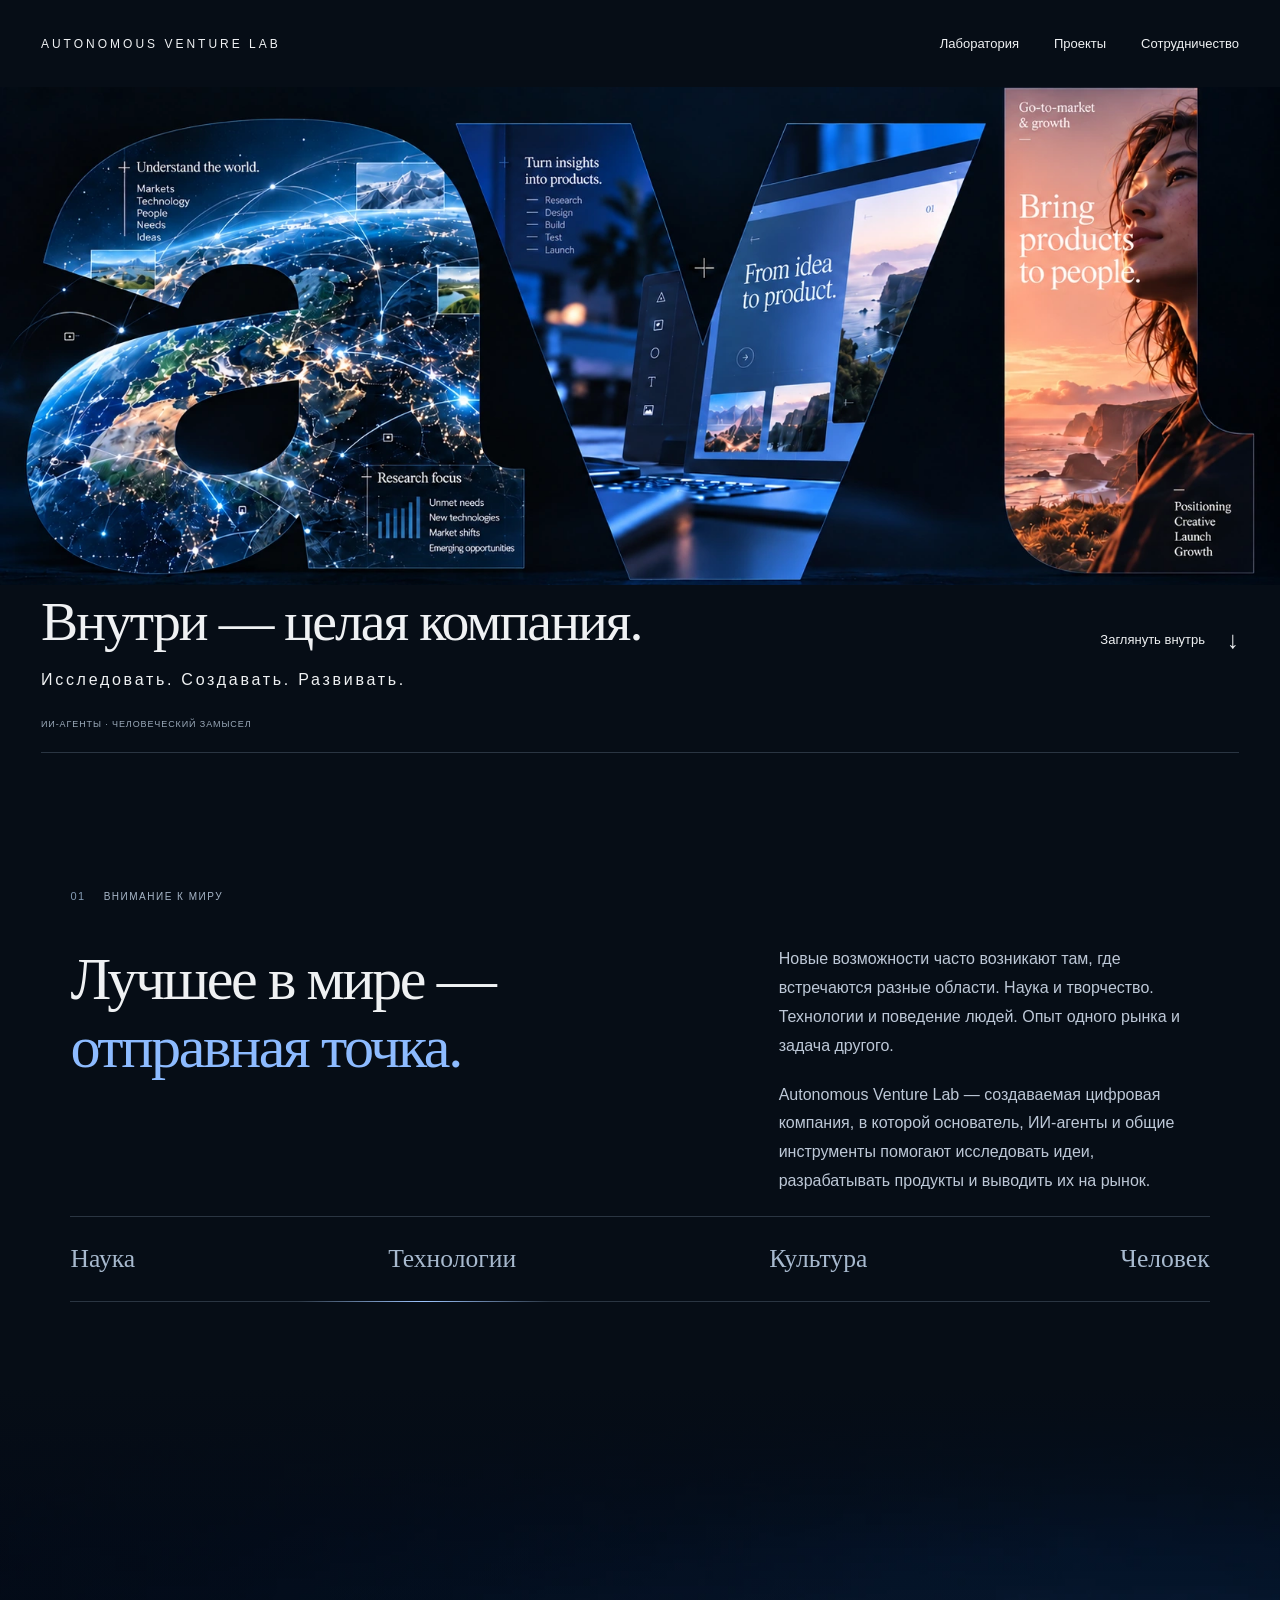
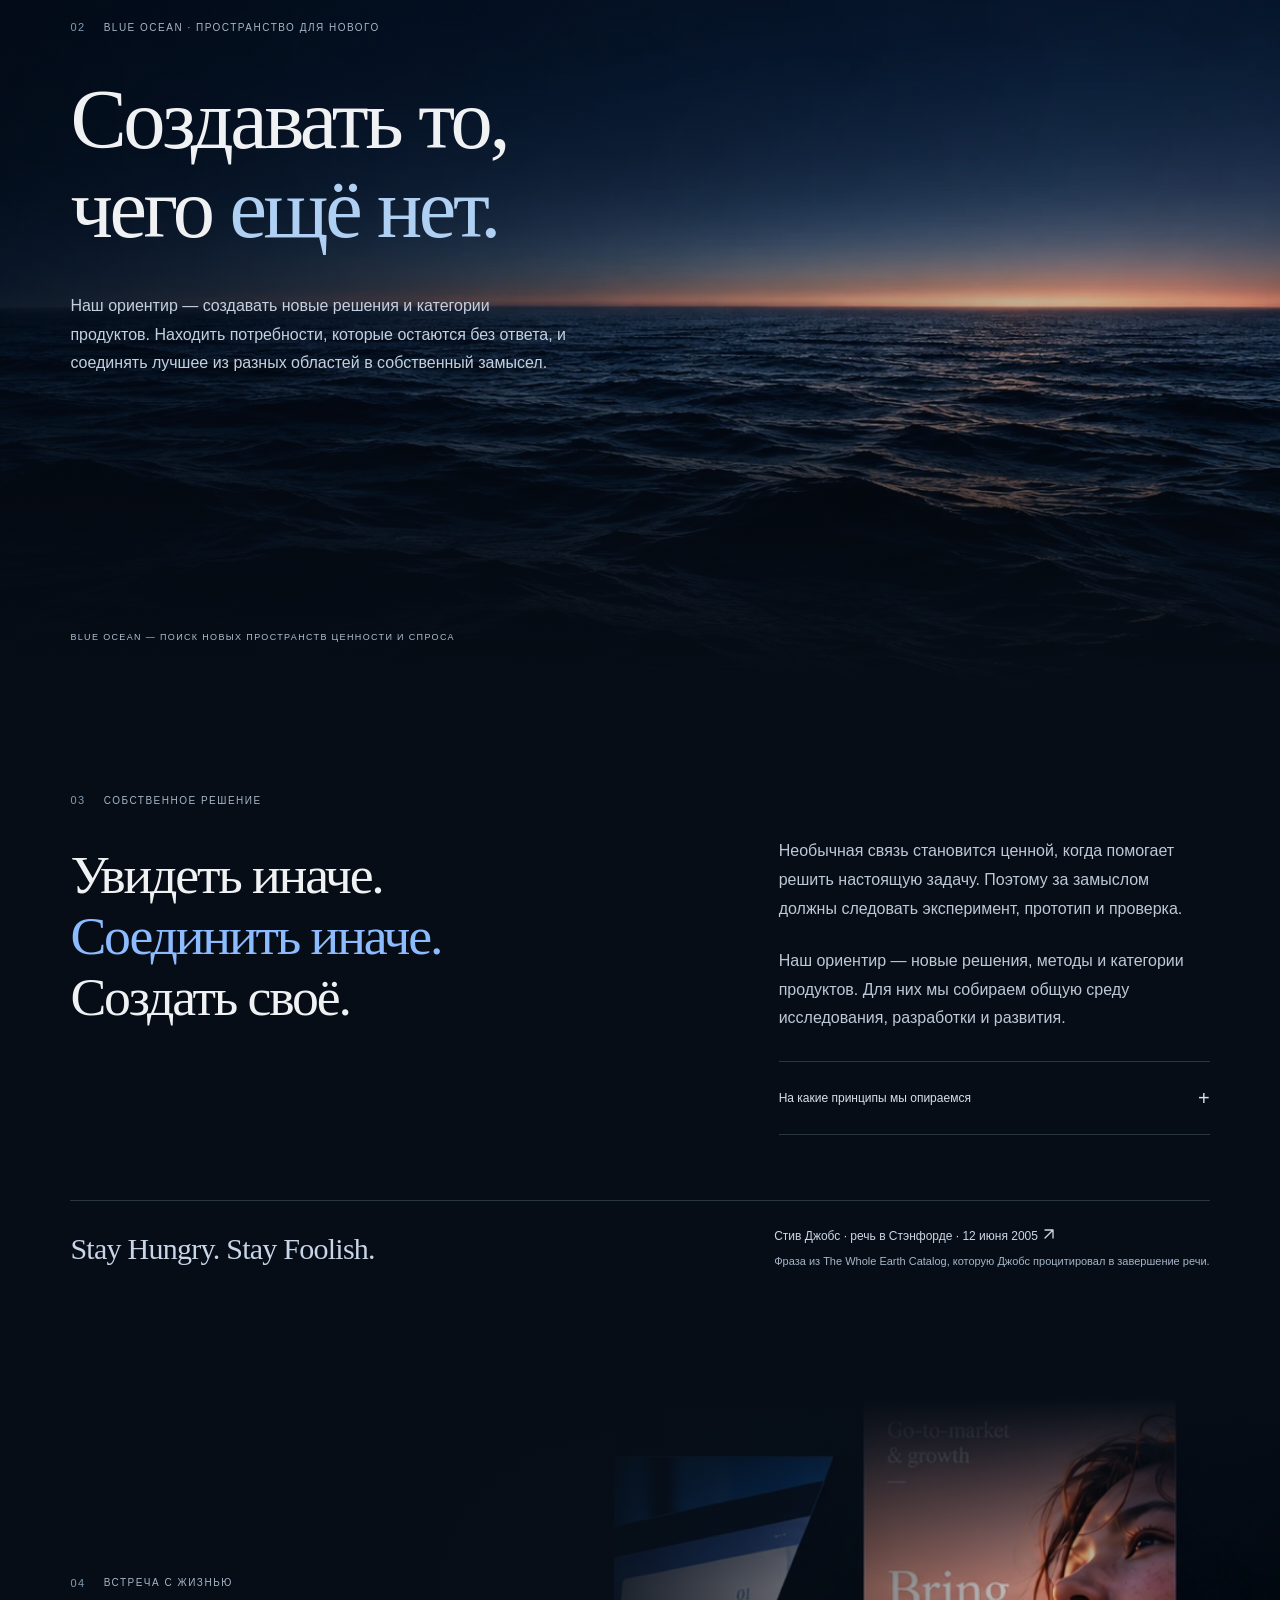
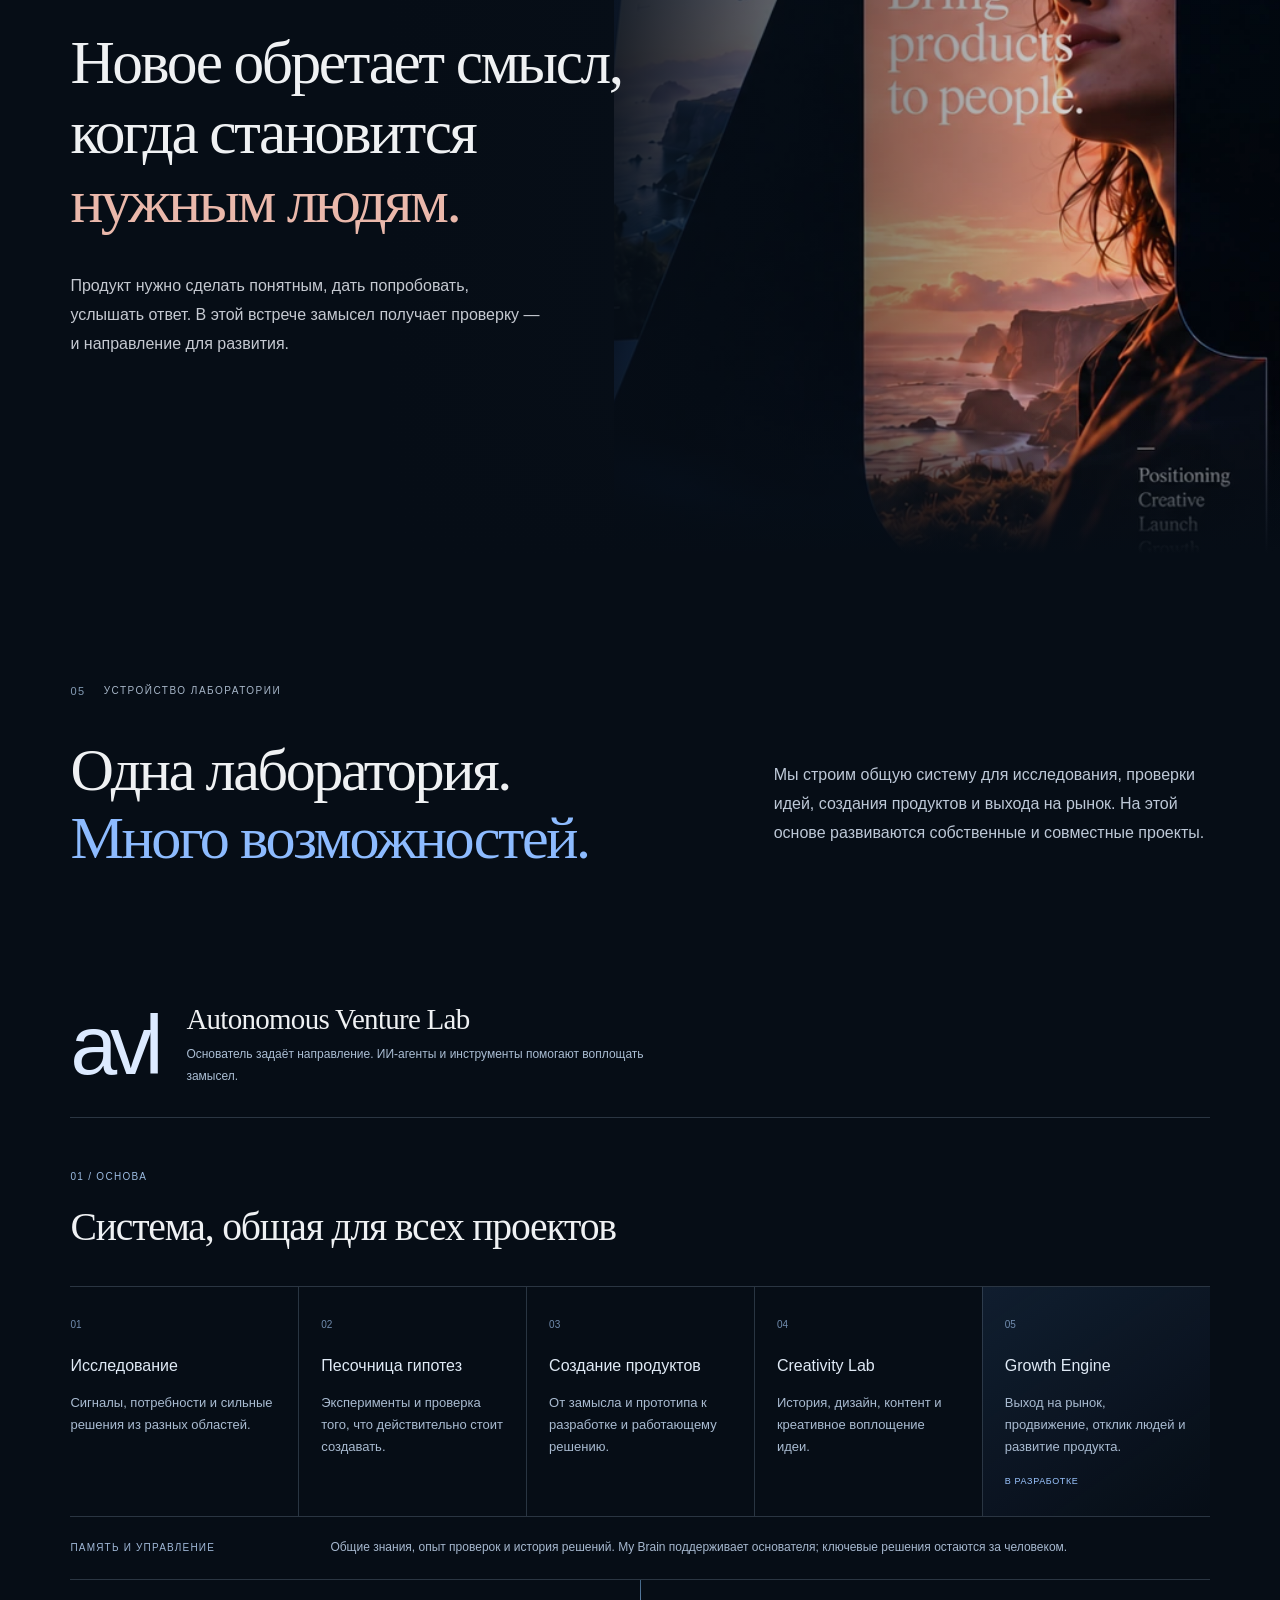
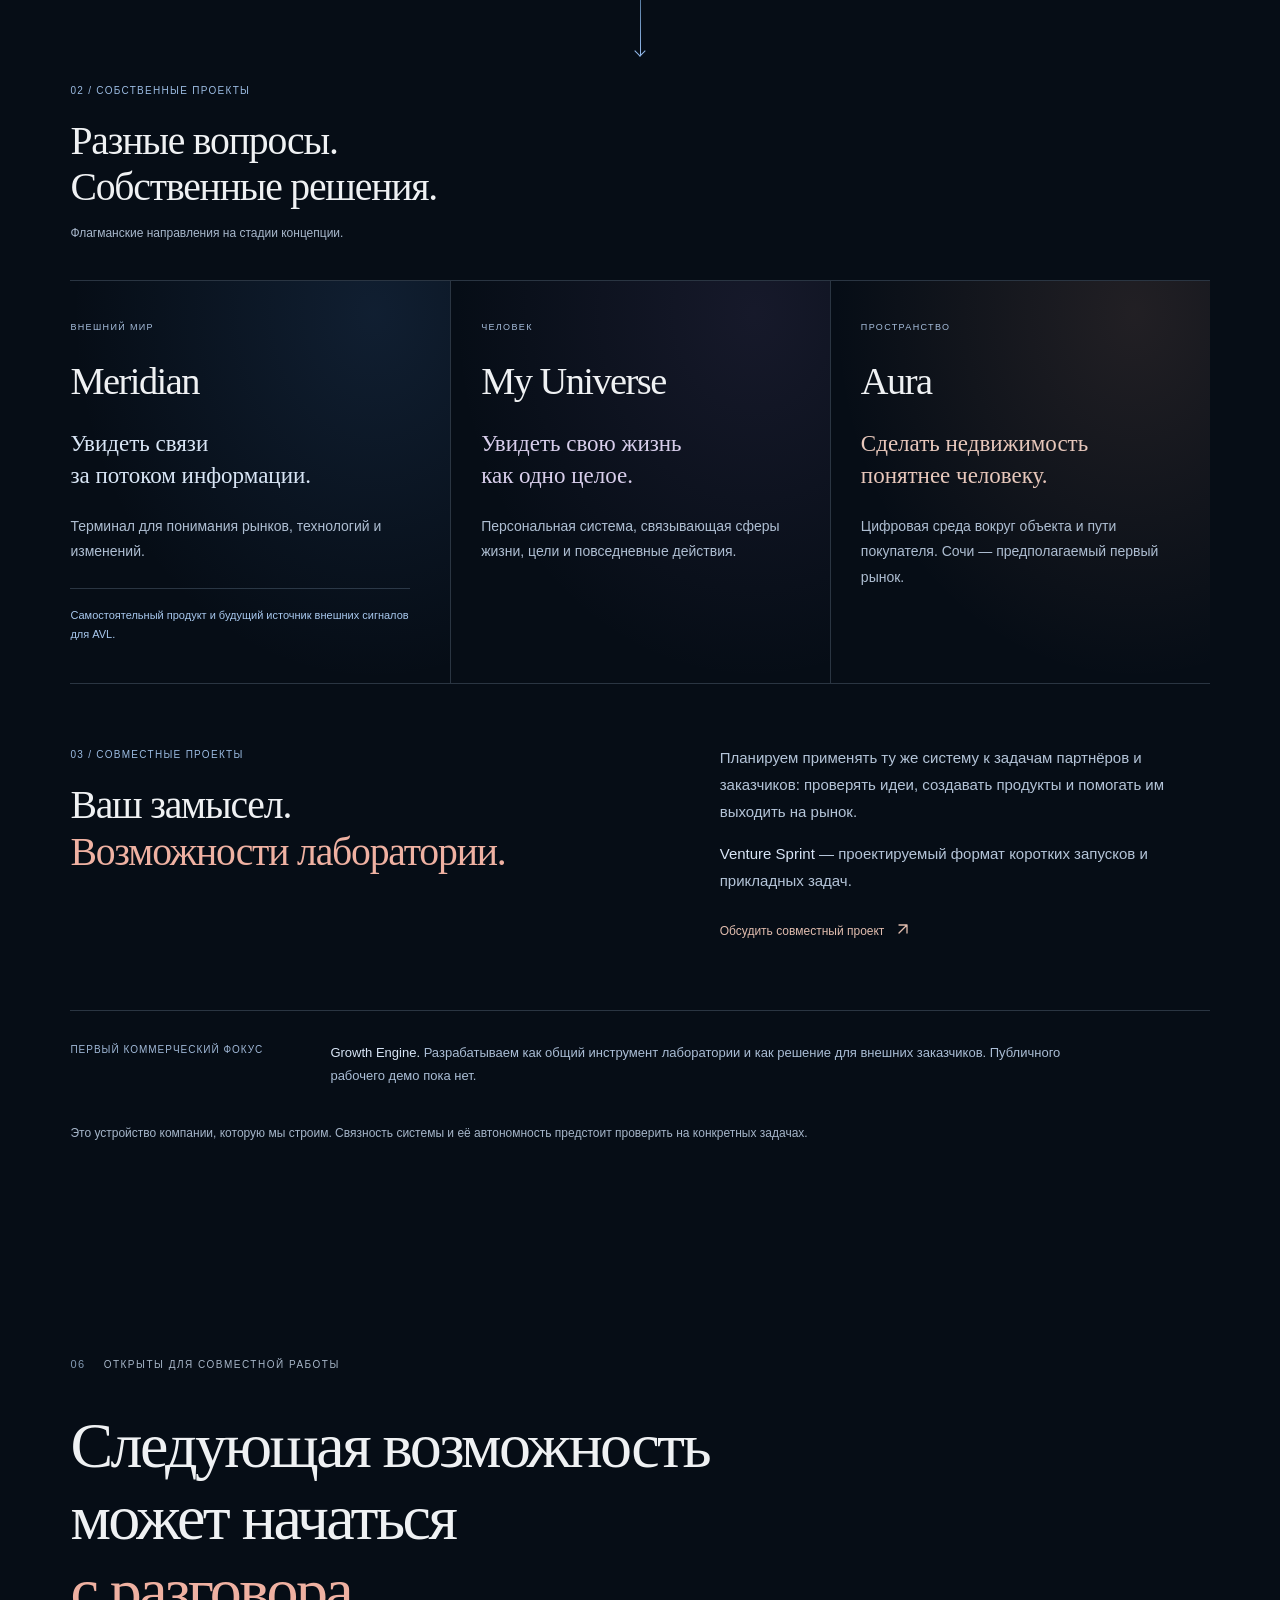
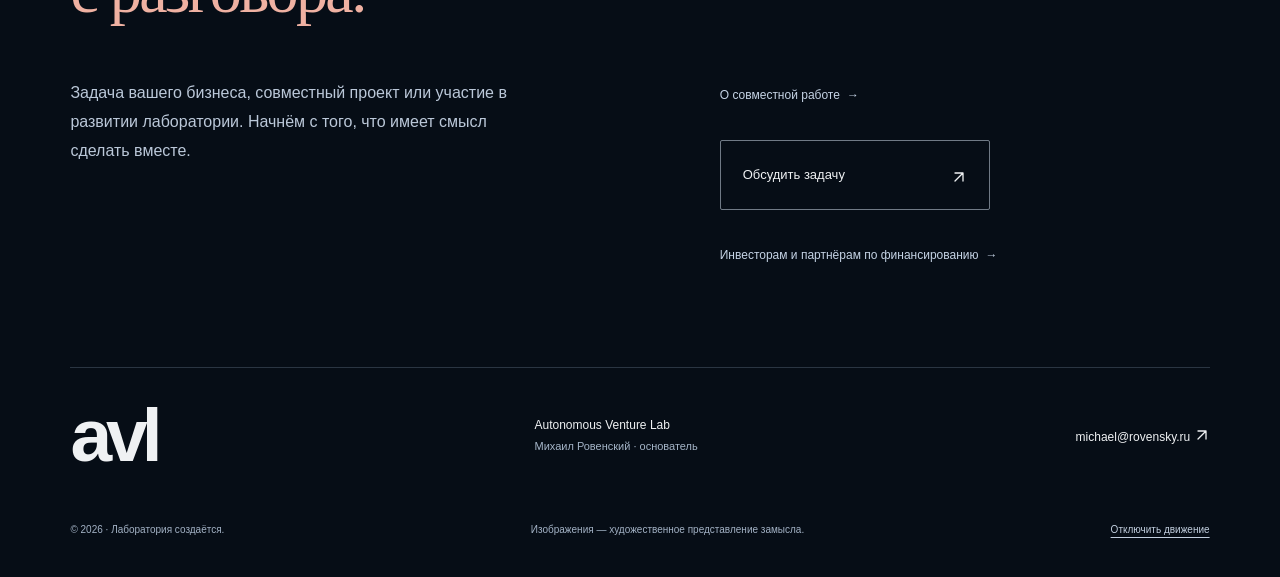
==== index.html @ fd641153 "Publish approved AVL website at rovensky.ru; preserve legacy pages and DNS" ====
<!doctype html><html lang="ru"><head>
<meta charset="utf-8">
<meta name="viewport" content="width=device-width,initial-scale=1">
<meta name="theme-color" content="#060d16">
<title>Autonomous Venture Lab — создаём цифровую компанию</title>
<meta name="description" content="Autonomous Venture Lab Михаила Ровенского: создаваемая цифровая компания для исследования идей, разработки продуктов и выхода на рынок. Проекты и сотрудничество.">
<meta name="robots" content="index, follow, max-image-preview:large">
<meta name="referrer" content="strict-origin-when-cross-origin">
<link rel="icon" href="/avl-assets/favicon.svg" type="image/svg+xml">
<link rel="stylesheet" href="/avl-assets/venture.css">
<script src="/avl-assets/venture.js" defer></script>
<link rel="canonical" href="https://rovensky.ru/">
<meta property="og:type" content="website">
<meta property="og:locale" content="ru_RU">
<meta property="og:site_name" content="Autonomous Venture Lab">
<meta property="og:title" content="Autonomous Venture Lab — создаём цифровую компанию">
<meta property="og:description" content="Autonomous Venture Lab Михаила Ровенского: создаваемая цифровая компания для исследования идей, разработки продуктов и выхода на рынок. Проекты и сотрудничество.">
<meta property="og:url" content="https://rovensky.ru/">
<meta property="og:image" content="https://rovensky.ru/avl-assets/avl-share.jpg">
<meta property="og:image:width" content="1672">
<meta property="og:image:height" content="941">
<meta property="og:image:alt" content="AVL: исследование мира, создание продуктов и выход на рынок">
<meta name="twitter:card" content="summary_large_image">
<meta name="twitter:title" content="Autonomous Venture Lab — создаём цифровую компанию">
<meta name="twitter:description" content="Autonomous Venture Lab Михаила Ровенского: создаваемая цифровая компания для исследования идей, разработки продуктов и выхода на рынок. Проекты и сотрудничество.">
<meta name="twitter:image" content="https://rovensky.ru/avl-assets/avl-share.jpg">
<script type="application/ld+json">{"@context":"https://schema.org","@graph":[{"@type":"Organization","@id":"https://rovensky.ru/#organization","name":"Autonomous Venture Lab","alternateName":"AVL","url":"https://rovensky.ru/","description":"Создаваемая цифровая компания для исследования идей, разработки продуктов и выхода на рынок.","founder":{"@type":"Person","name":"Михаил Ровенский"},"email":"michael@rovensky.ru"},{"@type":"WebSite","@id":"https://rovensky.ru/#website","url":"https://rovensky.ru/","name":"Autonomous Venture Lab","inLanguage":"ru","publisher":{"@id":"https://rovensky.ru/#organization"}},{"@type":"WebPage","@id":"https://rovensky.ru/#page","url":"https://rovensky.ru/","name":"Autonomous Venture Lab — создаём цифровую компанию","description":"Autonomous Venture Lab Михаила Ровенского: создаваемая цифровая компания для исследования идей, разработки продуктов и выхода на рынок. Проекты и сотрудничество.","inLanguage":"ru","isPartOf":{"@id":"https://rovensky.ru/#website"}}]}</script>
<link rel="preload" as="image" href="/avl-assets/v7/avl-hero.webp">
</head><body><a class="skip" href="#main">К содержанию</a><header class="mast"><a class="wordmark" href="/" aria-label="Autonomous Venture Lab, главная">AUTONOMOUS VENTURE LAB</a><nav aria-label="Навигация"><a href="/#inside">Лаборатория</a><a href="/#projects">Проекты</a><a href="/#together">Сотрудничество</a></nav></header><main id="main"><section class="hero" aria-labelledby="hero-title"><div class="hero-art"><img src="/avl-assets/v7/avl-hero.webp" width="1672" height="941" alt="Крупные буквы AVL: внешний мир, создание цифровых продуктов и человеческие возможности внутри одного образа." fetchpriority="high"></div><div class="hero-copy wrap"><div><h1 id="hero-title">Внутри — целая компания.</h1><p>Исследовать. Создавать. Развивать.</p></div><a class="enter" href="#idea">Заглянуть внутрь <span aria-hidden="true">↓</span></a></div><div class="hero-note wrap"><span>ИИ-АГЕНТЫ · ЧЕЛОВЕЧЕСКИЙ ЗАМЫСЕЛ</span></div></section>
<section id="idea" class="opening wrap"><div class="section-label"><span>01</span> ВНИМАНИЕ К МИРУ</div><h2 data-reveal>Лучшее в мире —<br><em>отправная точка.</em></h2><div class="opening-copy" data-reveal><p>Новые возможности часто возникают там, где встречаются разные области. Наука и творчество. Технологии и поведение людей. Опыт одного рынка и задача другого.</p><p>Autonomous Venture Lab — создаваемая цифровая компания, в которой основатель, ИИ-агенты и общие инструменты помогают исследовать идеи, разрабатывать продукты и выводить их на рынок.</p></div><div class="source-line" aria-label="Области, которые соединяет исследовательский подход AVL"><span>Наука</span><span>Технологии</span><span>Культура</span><span>Человек</span></div></section>
<section class="horizon-scene" aria-labelledby="question-title"><img class="horizon-image" src="/avl-assets/v4/horizon.webp" alt="Открытый тёмно-синий горизонт: художественный образ пространства для новых возможностей." width="1672" height="941" loading="lazy" decoding="async"><div class="horizon-shade"></div><div class="horizon-copy wrap"><div class="section-label"><span>02</span> BLUE OCEAN · ПРОСТРАНСТВО ДЛЯ НОВОГО</div><h2 id="question-title" data-reveal>Создавать то,<br>чего <em>ещё нет.</em></h2><p data-reveal>Наш ориентир — создавать новые решения и категории продуктов. Находить потребности, которые остаются без ответа, и соединять лучшее из разных областей в собственный замысел.</p></div><span class="horizon-foot">BLUE OCEAN — ПОИСК НОВЫХ ПРОСТРАНСТВ ЦЕННОСТИ И СПРОСА</span></section>
<section class="synthesis wrap"><div class="section-label"><span>03</span> СОБСТВЕННОЕ РЕШЕНИЕ</div><div class="synthesis-grid"><h2 data-reveal>Увидеть иначе.<br><em>Соединить иначе.</em><br>Создать своё.</h2><div class="synthesis-copy" data-reveal><p>Необычная связь становится ценной, когда помогает решить настоящую задачу. Поэтому за замыслом должны следовать эксперимент, прототип и проверка.</p><p>Наш ориентир — новые решения, методы и категории продуктов. Для них мы собираем общую среду исследования, разработки и развития.</p><details class="principles"><summary>На какие принципы мы опираемся <span aria-hidden="true">+</span></summary><div><p><strong>Первые принципы.</strong> Разбирать задачу до существенного и проверять привычные допущения.</p><p><strong>Blue Ocean.</strong> Искать новые пространства ценности и спроса.</p><p><strong>Синтез и внимание.</strong> Соединять сильное из разных областей, убирать то, что не помогает замыслу.</p></div></details></div></div><aside class="epigraph"><p lang="en">Stay Hungry. Stay Foolish.</p><div><a href="https://news.stanford.edu/stories/2005/06/youve-got-find-love-jobs-says" target="_blank" rel="noopener noreferrer">Стив Джобс · речь в Стэнфорде · 12 июня 2005 <svg class="icon-arrow" width="16" height="16" viewBox="0 0 16 16" fill="none" aria-hidden="true" focusable="false"><path d="M4 12 12 4M4 4h8v8" stroke="currentColor" stroke-width="1.3" stroke-linecap="round" stroke-linejoin="round"/></svg></a><span>Фраза из The Whole Earth Catalog, которую Джобс процитировал в завершение речи.</span></div></aside></section>
<section class="human-bridge"><div class="bridge-art" aria-hidden="true"><img src="/avl-assets/v7/avl-hero.webp" width="1672" height="941" loading="lazy" decoding="async" alt=""></div><div class="bridge-shade"></div><div class="wrap bridge-copy"><div class="section-label"><span>04</span> ВСТРЕЧА С ЖИЗНЬЮ</div><h2 data-reveal>Новое обретает смысл,<br>когда становится<br><em>нужным людям.</em></h2><p data-reveal>Продукт нужно сделать понятным, дать попробовать, услышать ответ. В этой встрече замысел получает проверку — и направление для развития.</p></div></section>
<section class="inside company-map wrap" id="inside" aria-labelledby="company-title">
<div class="section-label"><span>05</span> УСТРОЙСТВО ЛАБОРАТОРИИ</div>
<div class="company-heading"><h2 id="company-title" data-reveal>Одна лаборатория.<br><em>Много возможностей.</em></h2><p>Мы строим общую систему для исследования, проверки идей, создания продуктов и выхода на рынок. На этой основе развиваются собственные и совместные проекты.</p></div>
<div class="company-root"><span class="company-monogram" aria-hidden="true">avl</span><div><h3>Autonomous Venture Lab</h3><p>Основатель задаёт направление. ИИ-агенты и инструменты помогают воплощать замысел.</p></div></div>
<div class="system-layer"><div class="layer-heading"><span class="layer-index">01 / ОСНОВА</span><h3>Система, общая для всех проектов</h3></div>
<div class="capabilities">
<article><span class="cap-number">01</span><h4>Исследование</h4><p>Сигналы, потребности и сильные решения из разных областей.</p></article>
<article><span class="cap-number">02</span><h4>Песочница гипотез</h4><p>Эксперименты и проверка того, что действительно стоит создавать.</p></article>
<article><span class="cap-number">03</span><h4>Создание продуктов</h4><p>От замысла и прототипа к разработке и работающему решению.</p></article>
<article><span class="cap-number">04</span><h4>Creativity Lab</h4><p>История, дизайн, контент и креативное воплощение идеи.</p></article>
<article class="growth-cap"><span class="cap-number">05</span><h4>Growth Engine</h4><p>Выход на рынок, продвижение, отклик людей и развитие продукта.</p><span class="cap-status">В РАЗРАБОТКЕ</span></article>
</div>
<div class="shared-memory"><span>ПАМЯТЬ И УПРАВЛЕНИЕ</span><p>Общие знания, опыт проверок и история решений. My Brain поддерживает основателя; ключевые решения остаются за человеком.</p></div></div>
<div class="map-connection" aria-hidden="true"><span></span></div>
<div id="projects" class="portfolio-layer"><div class="layer-heading"><span class="layer-index">02 / СОБСТВЕННЫЕ ПРОЕКТЫ</span><h3>Разные вопросы.<br>Собственные решения.</h3><p>Флагманские направления на стадии концепции.</p></div>
<div class="venture-columns">
<article class="venture meridian"><span class="venture-domain">ВНЕШНИЙ МИР</span><h4>Meridian</h4><p class="venture-question">Увидеть связи<br>за потоком информации.</p><p>Терминал для понимания рынков, технологий и изменений.</p><div class="venture-role">Самостоятельный продукт и будущий источник внешних сигналов для AVL.</div></article>
<article class="venture universe"><span class="venture-domain">ЧЕЛОВЕК</span><h4>My Universe</h4><p class="venture-question">Увидеть свою жизнь<br>как одно целое.</p><p>Персональная система, связывающая сферы жизни, цели и повседневные действия.</p></article>
<article class="venture aura"><span class="venture-domain">ПРОСТРАНСТВО</span><h4>Aura</h4><p class="venture-question">Сделать недвижимость<br>понятнее человеку.</p><p>Цифровая среда вокруг объекта и пути покупателя. Сочи — предполагаемый первый рынок.</p></article>
</div></div>
<div class="partner-layer"><div class="layer-heading"><span class="layer-index">03 / СОВМЕСТНЫЕ ПРОЕКТЫ</span><h3>Ваш замысел.<br><em>Возможности лаборатории.</em></h3></div><div class="partner-copy"><p>Планируем применять ту же систему к задачам партнёров и заказчиков: проверять идеи, создавать продукты и помогать им выходить на рынок.</p><p><strong>Venture Sprint</strong> — проектируемый формат коротких запусков и прикладных задач.</p><a class="text-link" href="#together">Обсудить совместный проект <span aria-hidden="true"><svg class="icon-arrow" width="16" height="16" viewBox="0 0 16 16" fill="none" aria-hidden="true" focusable="false"><path d="M4 12 12 4M4 4h8v8" stroke="currentColor" stroke-width="1.3" stroke-linecap="round" stroke-linejoin="round"/></svg></span></a></div></div>
<div class="commercial-note"><span>ПЕРВЫЙ КОММЕРЧЕСКИЙ ФОКУС</span><p><strong>Growth Engine.</strong> Разрабатываем как общий инструмент лаборатории и как решение для внешних заказчиков. Публичного рабочего демо пока нет.</p></div>
<p class="inside-caution">Это устройство компании, которую мы строим. Связность системы и её автономность предстоит проверить на конкретных задачах.</p>
</section>
<section class="invitation wrap" id="together"><div class="section-label"><span>06</span> ОТКРЫТЫ ДЛЯ СОВМЕСТНОЙ РАБОТЫ</div><h2 data-reveal>Следующая возможность<br>может начаться<br><em>с разговора.</em></h2><div class="invitation-bottom"><p>Задача вашего бизнеса, совместный проект или участие в развитии лаборатории. Начнём с того, что имеет смысл сделать вместе.</p><div class="contact-actions"><a class="text-link" href="/cooperation.html">О совместной работе <span aria-hidden="true">→</span></a><a class="primary-link" href="mailto:michael@rovensky.ru?subject=AVL%20%E2%80%94%20%D1%81%D0%BE%D0%B2%D0%BC%D0%B5%D1%81%D1%82%D0%BD%D0%B0%D1%8F%20%D0%B7%D0%B0%D0%B4%D0%B0%D1%87%D0%B0">Обсудить задачу <span aria-hidden="true"><svg class="icon-arrow" width="16" height="16" viewBox="0 0 16 16" fill="none" aria-hidden="true" focusable="false"><path d="M4 12 12 4M4 4h8v8" stroke="currentColor" stroke-width="1.3" stroke-linecap="round" stroke-linejoin="round"/></svg></span></a><a class="text-link" href="/investors.html">Инвесторам и партнёрам по финансированию <span aria-hidden="true">→</span></a></div></div></section></main><footer class="wrap"><div class="footer-top"><a class="footer-logo" href="/">avl</a><p>Autonomous Venture Lab<br><span>Михаил Ровенский · основатель</span></p><a href="mailto:michael@rovensky.ru">michael@rovensky.ru <svg class="icon-arrow" width="16" height="16" viewBox="0 0 16 16" fill="none" aria-hidden="true" focusable="false"><path d="M4 12 12 4M4 4h8v8" stroke="currentColor" stroke-width="1.3" stroke-linecap="round" stroke-linejoin="round"/></svg></a></div><div class="footer-bottom"><span>© 2026 · Лаборатория создаётся.</span><span>Изображения — художественное представление замысла.</span><button type="button" class="motion-toggle">Отключить движение</button></div></footer></body></html>
---- avl-assets/venture.css ----
:root{--bg:#060d16;--paper:#eff1f3;--muted:#a0afc0;--blue:#8dbbff;--coral:#efb1a2;--line:rgba(170,194,223,.22)}*{box-sizing:border-box}html{scroll-behavior:smooth;scroll-padding-top:35px}body{margin:0;background:var(--bg);color:var(--paper);font-family:Arial,Helvetica,sans-serif;font-weight:400;-webkit-font-smoothing:antialiased}a{color:inherit;text-decoration:none}button{font:inherit;color:inherit;cursor:pointer}button,a,summary{-webkit-tap-highlight-color:transparent}a:focus-visible,button:focus-visible,summary:focus-visible,[tabindex="0"]:focus-visible{outline:2px solid #99c6ff;outline-offset:7px}::selection{background:#3f5c83;color:white}img{display:block;max-width:100%}.wrap{width:min(1400px,89%);margin-inline:auto}.skip{position:absolute;top:-150px;left:15px;z-index:10;padding:18px;background:#f1f3f5;color:#060d16}.skip:focus{top:10px}.mast{width:93.6%;max-width:1810px;margin-inline:auto;display:flex;justify-content:space-between;align-items:center;min-height:87px;gap:30px}.wordmark{font-size:12px;letter-spacing:.25em;white-space:nowrap}.mast nav{display:flex;gap:35px;font-size:13px}.mast a{transition:color .2s}.mast a:hover{color:var(--blue)}.hero{max-width:1920px;margin:auto;overflow:hidden}.hero-art{width:100%;aspect-ratio:1672/650;position:relative;overflow:hidden}.hero-art img{position:absolute;left:0;top:-16.154%;width:100%;max-width:none;height:auto}.hero-copy{display:flex;gap:35px;justify-content:space-between;align-items:center;width:93.6%}.hero h1{font-family:Georgia,'Times New Roman',serif;font-weight:400;letter-spacing:-.035em;font-size:clamp(35px,4.35vw,78px);line-height:1.12;margin:5px 0 14px}.hero-copy p{font-size:clamp(12px,1.25vw,20px);letter-spacing:.17em;margin:0}.enter{display:flex;gap:22px;font-size:13px;align-items:center;white-space:nowrap}.enter span{font-size:24px}.enter:hover span{transform:translateY(4px)}.hero-note{display:flex;justify-content:space-between;width:93.6%;margin-top:24px;font-size:9px;letter-spacing:.1em;color:#9baaba;padding-bottom:23px;border-bottom:1px solid var(--line)}.section-label{display:flex;gap:18px;align-items:center;font-size:10px;letter-spacing:.15em;line-height:1.6;color:#a7b6c8}.section-label>span{font-variant-numeric:tabular-nums;color:#849bb4;font-size:11px}h2{font-family:Georgia,'Times New Roman',serif;font-size:clamp(39px,4.7vw,77px);font-weight:400;line-height:1.13;letter-spacing:-.04em;margin:36px 0}h2 em,h3 em,h1 em{font-weight:400;font-style:normal;color:var(--blue)}p{line-height:1.8} .opening{padding-top:135px;padding-bottom:85px;display:grid;grid-template-columns:1.3fr 1fr;column-gap:13%}.opening>.section-label{grid-column:1/-1}.opening h2{margin:40px 0 55px}.opening-copy{padding-top:40px;font-size:16px;color:#bdc8d7}.opening-copy p{margin-top:0;margin-bottom:20px}.source-line{grid-column:1/-1;display:flex;justify-content:space-between;padding:27px 0;border-block:1px solid var(--line);font-family:Georgia,serif;font-size:clamp(20px,2vw,30px);color:#a7b9ce;position:relative}.source-line:after{content:'';height:1px;width:22%;background:linear-gradient(90deg,transparent,#9dc5ff,transparent);position:absolute;left:20%;bottom:-1px}.horizon-scene{position:relative;min-height:840px;min-height:100svh;isolation:isolate;background:#071522;display:flex;align-items:center;overflow:hidden}.horizon-image{position:absolute;inset:0;width:100%;height:100%;object-fit:cover;z-index:-3}.horizon-shade{position:absolute;inset:0;z-index:-2;background:linear-gradient(180deg,#060d16 0%,rgba(6,13,22,.35) 18%,rgba(6,13,22,.2) 60%,#060d16 100%),linear-gradient(90deg,rgba(3,11,23,.45),transparent 85%)}.horizon-copy{padding-top:80px;padding-bottom:140px}.horizon-copy h2{font-size:clamp(48px,6.6vw,105px);line-height:1.06;max-width:1000px;margin-top:38px}.horizon-copy h2 em{color:#b0d0f3}.horizon-copy p{max-width:500px;font-size:16px;color:#c4d0df;margin-top:38px}.horizon-foot{position:absolute;bottom:45px;left:5.5%;font-size:9px;letter-spacing:.15em;color:#aebed1}.synthesis{padding-block:105px 125px}.synthesis-grid{display:grid;grid-template-columns:1.3fr 1fr;column-gap:13%}.synthesis h2{font-size:clamp(40px,4.2vw,70px);margin-bottom:0}.synthesis-copy{font-size:16px;color:#bdc8d7;padding-top:28px}.synthesis-copy p{margin-top:0;margin-bottom:23px}.principles{margin-top:28px;border-block:1px solid var(--line)}summary{list-style:none;cursor:pointer}summary::-webkit-details-marker{display:none}.principles summary{padding:20px 0;display:flex;justify-content:space-between;align-items:center;gap:16px;font-size:12px;color:#d7e1ec;line-height:1.6}.principles summary span{font-size:20px;transition:transform .2s}.principles[open] summary span{transform:rotate(45deg)}.principles>div{padding-bottom:3px}.principles p{font-size:13px;line-height:1.75}.principles strong{font-weight:400;color:#e5edf5}.human-bridge{position:relative;isolation:isolate;overflow:hidden;min-height:700px;min-height:84svh;display:flex;align-items:center;background:#111823}.bridge-art{position:absolute;right:0;top:0;width:52%;height:100%;z-index:-3;overflow:hidden}.bridge-art img{position:absolute;max-width:none;width:auto;height:154%;top:-17%;right:-4.3%}.bridge-shade{position:absolute;inset:0;z-index:-2;background:linear-gradient(90deg,#060d16 0%,#060d16 30%,rgba(6,13,22,.93) 47%,rgba(6,13,22,.12) 86%),linear-gradient(180deg,#060d16 0%,transparent 25%,transparent 80%,#060d16 100%)}.bridge-copy{padding-block:100px}.bridge-copy h2{font-size:clamp(44px,4.8vw,79px);max-width:940px}.bridge-copy h2 em{color:#eab8ab}.bridge-copy p{font-size:16px;max-width:475px;color:#c5c9d1}.inside{padding-block:130px}.inside-grid{display:grid;grid-template-columns:1fr 1fr;column-gap:14%;margin-top:15px}.inside-intro{max-width:470px;font-size:16px;color:#bbc8d9}.inside-detail{padding-top:30px}.small-note{font-size:12px;color:#a5b5c9;line-height:1.8}.inside-detail details{border-bottom:1px solid var(--line)}.inside-detail summary{display:flex;justify-content:space-between;gap:20px;padding:24px 0;font-size:17px;line-height:1.5}.inside-detail summary>span{font-size:11px;color:#8da3bf}.inside-detail details p{font-size:14px;color:#b4c2d4;margin:0 0 24px}.inside-caution{font-size:12px;color:#a5b5c9;line-height:1.8;margin-top:24px}.projects{background:linear-gradient(180deg,#091422,#0a1420 65%,#111722);padding-block:80px 65px;border-block:1px solid rgba(166,186,211,.1)}.projects h2{font-size:clamp(37px,4.25vw,70px)}.project-focus{position:relative;min-height:495px;margin-top:45px;border-top:1px solid var(--line);border-bottom:1px solid var(--line);overflow:hidden}.project-tabs{position:relative;z-index:2;display:flex;gap:38px;align-items:center;padding:22px 0}.project-tabs button{font-size:14px;border:0;border-bottom:1px solid transparent;background:none;padding:5px 0 12px;color:#a6b6ca;transition:color .2s,border .2s}.project-tabs button[aria-selected="true"]{color:white;border-bottom-color:#a2c6fa}.project-tabs button:hover{color:white}.project-focus article{position:relative;z-index:1;padding-block:30px 45px;max-width:790px;outline-offset:-2px}.status{font-size:10px;letter-spacing:.08em;line-height:1.7;color:#c4d6ed;display:inline-block}.project-focus h3{font-family:Georgia,serif;font-weight:400;font-size:clamp(34px,3.8vw,60px);line-height:1.12;letter-spacing:-.035em;margin:22px 0}.project-focus article p{max-width:570px;font-size:15px;color:#b7c6d9}.focus-orbit{position:absolute;right:-9%;top:70px;width:500px;aspect-ratio:1;opacity:.35;pointer-events:none;mask-image:linear-gradient(90deg,transparent,#000 50%)}.focus-orbit span{position:absolute;inset:12%;border-radius:50%;background:radial-gradient(circle at 78% 30%,#5c8bb4 0%,#173856 32%,#061323 58%);box-shadow:inset -5px 3px 15px #649dc1,0 0 65px #18354f}.focus-orbit i{position:absolute;inset:3%;border:1px solid #4d789d;border-radius:50%;transform:rotate(-24deg) scaleY(.45)}.focus-orbit b{position:absolute;inset:20%;border-radius:50%;border:1px solid rgba(95,141,177,.3);transform:scaleY(.6)}.project-focus[data-selected="universe"] .focus-orbit{filter:hue-rotate(38deg)}.project-focus[data-selected="aura"] .focus-orbit{filter:hue-rotate(150deg)}.first-step{display:grid;grid-template-columns:1fr 1fr;gap:14%;padding-top:55px}.first-step h3{font-family:Georgia,serif;font-size:40px;font-weight:400;letter-spacing:-.035em;margin:20px 0}.first-step>div>p{font-size:15px;color:#c0ccdb;margin-top:0}.first-step>div>p.small-note{font-size:12px;color:#a7b7ca}.sprint-note{font-size:12px;color:#a7b7ca;padding-top:22px;max-width:750px}.sprint-note strong{font-weight:400;color:#d9e3f0}.invitation{padding-block:130px 90px}.invitation h2{font-size:clamp(43px,5vw,82px)}.invitation h2 em{color:var(--coral)}.invitation-bottom{display:grid;grid-template-columns:1fr 1fr;gap:14%;align-items:start}.invitation-bottom>p{font-size:16px;max-width:440px;color:#bbc8d9}.contact-actions{display:flex;flex-direction:column;align-items:flex-start;gap:23px;padding-top:10px}.primary-link{display:inline-flex;align-items:center;justify-content:space-between;gap:50px;min-width:270px;border:1px solid rgba(199,211,226,.55);padding:19px 22px;font-size:13px;line-height:1.5;border-radius:2px;transition:background .2s,color .2s}.primary-link:hover{background:#dbe5f1;color:#0a1420}.primary-link>span{font-size:20px}.text-link{font-size:12px;line-height:1.7;color:#c5d3e5}.text-link span{margin-left:7px}.text-link:hover{text-decoration:underline;text-underline-offset:5px}footer{padding-top:30px;padding-bottom:25px;border-top:1px solid var(--line)}.footer-top{display:flex;justify-content:space-between;align-items:center;gap:35px}.footer-logo{font-size:75px;font-weight:600;letter-spacing:-.08em;line-height:1}.footer-top p{font-size:12px;line-height:1.7;margin-left:auto;margin-right:auto}.footer-top p span{font-size:11px;color:#a5b5c8}.footer-top>a:last-child{font-size:12px}.footer-bottom{margin-top:35px;display:flex;gap:25px;justify-content:space-between;align-items:center;font-size:10px;color:#a3b2c5;line-height:1.8}.motion-toggle{border:0;background:none;padding:8px 0;color:#c2cfdf;font-size:10px;text-decoration:underline;text-underline-offset:4px}.nojs-projects{color:#bdc9d8;padding:20px 0}.nojs-projects h3{font-family:Georgia,serif;font-size:30px}.back-link{font-size:12px;display:inline-block;color:#b8c8dd;margin-bottom:50px}.back-link:hover{color:white}.investor-main{max-width:1130px;padding-top:45px;padding-bottom:80px}.investor-main h1,.cooperation-main h1{font-family:Georgia,serif;font-size:clamp(42px,5.4vw,79px);font-weight:400;line-height:1.12;letter-spacing:-.04em;margin:30px 0}.investor-lead{font-size:19px;max-width:780px;color:#c4d0df}.investor-aside{display:grid;grid-template-columns:160px 1fr;gap:30px;padding:25px 0;border-block:1px solid var(--line);margin:40px 0}.investor-aside span{font-size:10px;letter-spacing:.15em;padding-top:6px;color:#a5bddb}.investor-aside p{font-size:14px;margin:0;color:#b7c7dc;max-width:660px}.investor-section{display:grid;grid-template-columns:160px 1fr;gap:30px;border-bottom:1px solid var(--line);padding:43px 0}.investor-section>span{font-size:11px;color:#a3b7d3;padding-top:12px}.investor-section h2{font-size:34px;line-height:1.2;margin:0 0 25px}.investor-section h3{font-size:19px;font-weight:400;margin-top:30px}.investor-section p,.investor-section li{font-size:15px;line-height:1.9;color:#bfcbdb}.investor-section p{max-width:780px}.investor-section ul,.investor-section ol{padding-left:20px;margin-top:0}.investor-section li{padding-left:7px;margin-bottom:14px}.investor-section strong{font-weight:400;color:#ecf0f7}.investor-section p.small-note{font-size:12px;color:#a7b8ce}.investor-contact{padding-top:60px;margin-left:190px}.investor-contact h2{font-size:45px;margin:0 0 20px}.investor-contact>p{font-size:15px;color:#c0cdde;margin-bottom:30px}.cooperation-main{min-height:70vh;padding-top:65px;padding-bottom:90px}.cooperation-main>p{max-width:680px;font-size:18px;color:#becbdd}.cooperation-main .contact-actions{margin-top:30px}.cooperation-main .back-link{margin-top:15px;margin-bottom:0}[hidden]{display:none!important}
@media(min-width:1700px){.horizon-copy h2{font-size:105px}}
@media(max-width:1050px){.mast{min-height:78px}.wordmark{font-size:10px;letter-spacing:.14em}.mast nav{font-size:12px;gap:24px}.hero-copy{align-items:flex-end}.enter{font-size:11px;gap:12px}.hero-note{font-size:8px}.opening{column-gap:7%;padding-top:95px}.opening-copy{font-size:15px}.synthesis-grid{column-gap:7%}.synthesis-copy{font-size:15px}.horizon-scene{min-height:730px}.horizon-copy h2{font-size:75px}.inside-grid{column-gap:8%}.bridge-copy h2{font-size:59px}.bridge-art{width:58%}.bridge-copy p{max-width:430px}.focus-orbit{right:-20%;opacity:.26}.first-step{gap:8%}.invitation-bottom{gap:8%}.investor-section,.investor-aside{grid-template-columns:70px 1fr}.investor-contact{margin-left:100px}}
@media(max-width:700px){html{scroll-padding-top:20px}.wrap{width:88%}.mast{width:88%;min-height:85px;align-items:center;gap:18px}.wordmark{font-size:9px;letter-spacing:.11em;white-space:normal;line-height:1.6;max-width:180px}.mast nav{gap:16px;font-size:10px}.mast nav>a:first-child{display:none}.hero-art{width:140%;margin-left:-20%;aspect-ratio:1672/650}.hero-copy{width:88%;display:block;margin-top:15px}.hero h1{font-size:clamp(35px,9vw,52px);line-height:1.12;max-width:450px;letter-spacing:-.045em}.hero-copy p{font-size:11px;letter-spacing:.12em;line-height:1.7}.enter{margin-top:27px;width:100%;justify-content:space-between;font-size:12px;padding-bottom:20px;border-bottom:1px solid var(--line)}.enter span{font-size:22px}.hero-note{width:88%;margin-top:15px;display:block;border:0;font-size:8px;padding-bottom:15px;line-height:1.8}.hero-note span{display:block}.opening{display:block;padding-top:65px;padding-bottom:45px}.section-label{font-size:9px;letter-spacing:.08em;gap:13px}.section-label>span{font-size:10px}h2{font-size:40px;letter-spacing:-.04em}.opening h2{margin:28px 0}.opening-copy{padding:0;font-size:15px}.source-line{margin-top:30px;display:grid;grid-template-columns:1fr 1fr;gap:20px;font-size:22px;padding:22px 0}.horizon-scene{min-height:720px;min-height:94svh}.horizon-copy{padding-top:55px;padding-bottom:105px}.horizon-copy h2{font-size:clamp(43px,10.6vw,66px);line-height:1.1;margin-top:34px}.horizon-copy p{font-size:15px;margin-top:32px;max-width:430px}.horizon-foot{left:6%;right:6%;bottom:35px;font-size:8px;line-height:1.8;letter-spacing:.1em}.horizon-image{object-position:65% center}.synthesis{padding-block:60px 70px}.synthesis-grid{display:block}.synthesis h2{font-size:41px;margin:25px 0}.synthesis-copy{padding-top:0;font-size:15px}.principles summary{font-size:12px}.principles p{font-size:14px}.human-bridge{min-height:670px;min-height:90svh;align-items:flex-start}.bridge-art{width:100%;height:100%}.bridge-art img{height:132%;right:-4.3%;top:-5%}.bridge-shade{background:linear-gradient(180deg,#060d16 0%,rgba(6,13,22,.45) 28%,rgba(6,13,22,.6) 55%,#060d16 100%),linear-gradient(90deg,rgba(6,13,22,.75),rgba(6,13,22,.35))}.bridge-copy{padding-block:55px}.bridge-copy h2{font-size:clamp(38px,9.1vw,57px);line-height:1.15;max-width:550px;margin:30px 0}.bridge-copy p{font-size:15px;max-width:330px;margin-top:32px}.inside{padding-block:65px}.inside-grid{display:block;margin-top:0}.inside h2{margin-top:27px}.inside-intro{font-size:15px}.inside-detail{padding-top:16px}.inside-detail summary{font-size:16px;padding-block:21px}.inside-detail details p{font-size:14px}.projects{padding-block:45px}.projects h2{font-size:37px;margin-top:30px}.project-focus{margin-top:30px;min-height:510px}.project-tabs{gap:27px;padding-top:19px;flex-wrap:wrap}.project-tabs button{font-size:13px}.project-focus article{padding-top:22px;padding-bottom:25px}.status{font-size:9px;letter-spacing:.04em}.project-focus h3{font-size:37px;position:relative}.project-focus article p{font-size:14px}.focus-orbit{width:350px;right:-55%;top:140px;opacity:.18}.first-step{display:block;padding-top:32px}.first-step h3{font-size:37px;margin-top:18px}.first-step>div>p{font-size:14px}.sprint-note{font-size:12px;padding-top:12px}.invitation{padding-block:65px 55px}.invitation h2{font-size:42px;line-height:1.1}.invitation-bottom{display:block}.invitation-bottom>p{font-size:15px}.contact-actions{margin-top:20px;gap:25px}.primary-link{font-size:13px;min-width:0;width:100%;gap:20px;padding:18px}.text-link{font-size:12px}.footer-top{display:grid;grid-template-columns:70px 1fr;gap:18px}.footer-logo{font-size:58px}.footer-top p{font-size:11px;margin:0}.footer-top>a:last-child{grid-column:1/-1;font-size:12px;margin-top:10px}.footer-bottom{display:flex;flex-direction:column;align-items:flex-start;gap:10px;font-size:10px;margin-top:26px}.motion-toggle{font-size:11px}.investor-main{padding-top:25px;padding-bottom:55px}.back-link{font-size:12px;margin-bottom:35px}.investor-main h1,.cooperation-main h1{font-size:41px;line-height:1.16;margin:25px 0}.investor-lead{font-size:16px}.investor-aside{display:block;margin-block:30px;padding:22px 0}.investor-aside span{display:block;margin-bottom:15px}.investor-aside p{font-size:14px}.investor-section{grid-template-columns:23px 1fr;gap:13px;padding:30px 0}.investor-section h2{font-size:29px}.investor-section p,.investor-section li{font-size:14px;line-height:1.8}.investor-section>span{padding-top:7px}.investor-contact{margin-left:0;padding-top:35px}.investor-contact h2{font-size:37px}.investor-contact>p{font-size:14px}.cooperation-main{padding-top:45px;padding-bottom:60px}.cooperation-main>p{font-size:16px}}
@media(prefers-reduced-motion:reduce){html{scroll-behavior:auto}*,*:before,*:after{animation:none!important;transition:none!important}}
html.motion-off{scroll-behavior:auto}html.motion-off *,html.motion-off *:before,html.motion-off *:after{animation:none!important;transition:none!important}
.epigraph{border-top:1px solid var(--line);margin-top:65px;padding-top:25px;display:flex;gap:45px;justify-content:space-between;align-items:center}.epigraph>p{font-family:Georgia,serif;font-size:30px;line-height:1.3;margin:0;color:#c8d5e7;letter-spacing:-.025em}.epigraph>div{max-width:480px;font-size:10px;line-height:1.8;color:#a5b5c9}.epigraph a{display:block;color:#cbd7e7}.epigraph a:hover{text-decoration:underline}.epigraph span{display:block;margin-top:4px}@media(max-width:700px){.epigraph{display:block;margin-top:40px;padding-top:25px}.epigraph>p{font-size:27px}.epigraph>div{margin-top:16px;font-size:11px}}
@media(max-width:700px){.hero-art{width:100%;margin-left:0}.hero-note,.status,.section-label{font-size:10px}.hero-copy p{font-size:12px}.horizon-foot{font-size:10px}}
/* Company architecture: open layers, no hidden project selection. */
.company-map{padding-bottom:70px}.company-heading{display:grid;grid-template-columns:1.3fr 1fr;gap:12%;align-items:center;margin-bottom:65px}.company-heading p{font-size:16px;color:#bdc8d7;max-width:480px}.company-root{display:flex;align-items:center;gap:30px;padding:30px 0;border-bottom:1px solid var(--line)}.company-monogram{font-size:84px;letter-spacing:-.085em;line-height:1;color:#dceaff}.company-root h3{font-family:Georgia,serif;font-size:29px;font-weight:400;margin:0 0 8px;letter-spacing:-.025em}.company-root p{font-size:12px;color:#aabdd3;margin:0;max-width:470px}.map-stage{margin-left:auto;font-size:9px;letter-spacing:.12em;line-height:1.8;color:#a1b5cc;max-width:150px}.system-layer{padding-top:48px}.layer-heading{margin-bottom:35px}.layer-index{font-size:10px;letter-spacing:.13em;color:#9bbbe1}.layer-heading h3{font-family:Georgia,serif;font-size:clamp(28px,3.1vw,46px);font-weight:400;line-height:1.18;letter-spacing:-.03em;margin:20px 0 0}.layer-heading>p{font-size:12px;color:#a8b8cc}.capabilities{display:grid;grid-template-columns:repeat(5,minmax(0,1fr));border-top:1px solid var(--line)}.capabilities article{padding:27px 22px 28px 0;min-width:0}.capabilities article+article{border-left:1px solid var(--line);padding-left:22px}.cap-number{font-size:10px;color:#718cae}.capabilities h4{font-size:16px;font-weight:400;line-height:1.4;margin:23px 0 14px;color:#e0eaf6}.capabilities p{font-size:13px;line-height:1.7;color:#a9bbd1;margin:0}.growth-cap{background:linear-gradient(145deg,rgba(85,141,216,.13),transparent)}.cap-status{display:inline-block;margin-top:18px;font-size:9px;letter-spacing:.07em;color:#9bc5ff}.shared-memory{border-block:1px solid var(--line);display:grid;grid-template-columns:230px 1fr;gap:30px;padding:20px 0;align-items:center}.shared-memory>span{font-size:10px;letter-spacing:.12em;color:#a0b8d7}.shared-memory p{margin:0;font-size:12px;color:#a6b8cf;max-width:770px}.map-connection{height:75px;position:relative;display:flex;justify-content:center}.map-connection span{width:1px;background:linear-gradient(#436687,#93b9eb);height:100%}.map-connection:after{content:'';position:absolute;bottom:0;width:7px;height:7px;border-right:1px solid #93b9eb;border-bottom:1px solid #93b9eb;transform:rotate(45deg)}.portfolio-layer{padding-top:25px;scroll-margin-top:40px}.venture-columns{display:grid;grid-template-columns:repeat(3,minmax(0,1fr));border-block:1px solid var(--line)}.venture{position:relative;padding:35px 30px 38px 0;isolation:isolate;overflow:hidden}.venture+ .venture{border-left:1px solid var(--line);padding-left:30px}.venture:before{content:'';position:absolute;z-index:-1;inset:0;background:radial-gradient(ellipse at 80% 8%,rgba(70,124,192,.16),transparent 70%)}.universe:before{background:radial-gradient(ellipse at 80% 8%,rgba(140,112,189,.12),transparent 70%)}.aura:before{background:radial-gradient(ellipse at 80% 8%,rgba(220,156,131,.13),transparent 70%)}.venture-domain{font-size:9px;letter-spacing:.15em;color:#a7bedc}.venture h4{font-family:Georgia,serif;font-size:clamp(29px,3vw,45px);font-weight:400;letter-spacing:-.04em;margin:25px 0}.venture p{font-size:14px;line-height:1.8;color:#aebed2;max-width:340px}.venture .venture-question{font-family:Georgia,serif;font-size:23px;line-height:1.4;color:#d8e5f5;margin-bottom:22px}.universe .venture-question{color:#d8ceeb}.aura .venture-question{color:#e7c7bb}.venture-role{border-top:1px solid var(--line);margin-top:23px;padding-top:17px;font-size:11px;color:#a8c8ee;line-height:1.8;max-width:340px}.partner-layer{display:grid;grid-template-columns:1fr 1fr;gap:14%;padding:60px 0 45px;border-bottom:1px solid var(--line)}.partner-layer h3 em{color:var(--coral)}.partner-copy{font-size:15px;color:#b4c4d8}.partner-copy p:first-child{margin-top:0}.partner-copy strong,.commercial-note strong{font-weight:400;color:#d8e5f6}.partner-copy .text-link{display:inline-block;margin-top:12px;color:#e1bdaf}.commercial-note{display:grid;grid-template-columns:230px 1fr;gap:30px;padding-top:30px}.commercial-note>span{font-size:10px;line-height:1.8;letter-spacing:.1em;color:#a0b8d7}.commercial-note p{font-size:13px;color:#aabdd5;margin:0;max-width:770px}.company-map>.inside-caution{max-width:750px;margin-top:35px}
@media(max-width:1050px){.company-heading{gap:7%}.capabilities{grid-template-columns:repeat(3,minmax(0,1fr))}.capabilities article:nth-child(4){border-left:0;padding-left:0;border-top:1px solid var(--line)}.capabilities article:nth-child(5){border-top:1px solid var(--line);grid-column:span 2}.map-stage{max-width:115px}.venture{padding-right:20px}.venture+.venture{padding-left:20px}.venture .venture-question{font-size:21px}.partner-layer{gap:8%}}
@media(max-width:700px){.company-heading{display:block;margin-bottom:30px}.company-heading h2{font-size:39px}.company-heading p{font-size:15px}.company-root{flex-wrap:wrap;gap:20px;padding-block:22px}.company-monogram{font-size:62px}.company-root>div{flex:1;min-width:180px}.company-root h3{font-size:23px}.company-root p{font-size:12px}.map-stage{max-width:none;margin-left:0;font-size:9px}.system-layer{padding-top:30px}.layer-heading h3{font-size:31px}.capabilities{grid-template-columns:repeat(2,minmax(0,1fr))}.capabilities article{padding:22px 16px 24px 0}.capabilities article+article{padding-left:16px}.capabilities article:nth-child(odd){border-left:0;padding-left:0}.capabilities article:nth-child(even){border-left:1px solid var(--line);padding-left:16px}.capabilities article:nth-child(n+3){border-top:1px solid var(--line)}.capabilities article:nth-child(5){grid-column:1/-1;padding-left:16px}.capabilities h4{font-size:16px;margin-top:17px}.capabilities p{font-size:13px}.shared-memory,.commercial-note{display:block}.shared-memory>span,.commercial-note>span{display:block;margin-bottom:12px}.shared-memory p{font-size:12px}.map-connection{height:50px}.venture-columns{display:block}.venture,.venture+.venture{border-left:0;padding:30px 0}.venture+.venture{border-top:1px solid var(--line)}.venture h4{font-size:39px;margin:18px 0}.venture .venture-question{font-size:25px}.venture p,.venture-role{max-width:none}.venture p{font-size:14px}.venture-role{font-size:12px}.partner-layer{display:block;padding-top:38px}.partner-copy{font-size:14px}.commercial-note p{font-size:13px}.company-map{padding-bottom:25px}.horizon-foot{max-width:85%}}
/* Prelaunch accessibility hardening; keep the approved visual direction. */
.mast nav a,.text-link,.back-link,.motion-toggle{min-height:44px;display:inline-flex;align-items:center}.mast nav a{padding-block:12px}.text-link{flex-wrap:wrap}.motion-toggle{min-width:44px;text-align:left}p,a,summary,h1,h2,h3,h4{overflow-wrap:break-word}.company-root>div,.company-heading>*,.partner-layer>*,.invitation-bottom>*{min-width:0}
@media(max-width:700px){.mast nav{font-size:12px;gap:14px}.map-stage,.cap-status,.venture-domain,.layer-index,.layer-heading>p,.commercial-note>span,.shared-memory>span{font-size:11px}.footer-bottom{font-size:11px}.horizon-copy{padding-bottom:145px}.horizon-foot{line-height:1.7}.company-root h3{overflow-wrap:anywhere}}
@media(max-width:400px){.mast{flex-wrap:wrap;gap:0;padding-top:18px;padding-bottom:5px}.wordmark{max-width:none;font-size:10px}.mast nav{width:100%;justify-content:space-between;gap:10px}.mast nav>a:first-child{display:inline-flex}.hero h1{font-size:34px}.company-monogram{font-size:56px}.source-line{font-size:20px}}
@media(forced-colors:active){.hero-art,.horizon-image,.bridge-art{opacity:.25}.section-label,.status,.map-stage,.cap-status,.venture-domain{color:CanvasText}a:focus-visible,button:focus-visible,summary:focus-visible{outline-color:Highlight}}
@media(max-width:700px){.mast{flex-wrap:wrap;gap:0;padding-top:18px;padding-bottom:5px}.wordmark{max-width:none;font-size:10px}.mast nav{width:100%;justify-content:space-between;gap:10px}.mast nav>a:first-child{display:inline-flex}}

.icon-arrow{display:inline-block;vertical-align:-.15em;flex-shrink:0}.epigraph>div{font-size:12px}.epigraph span{font-size:11px}
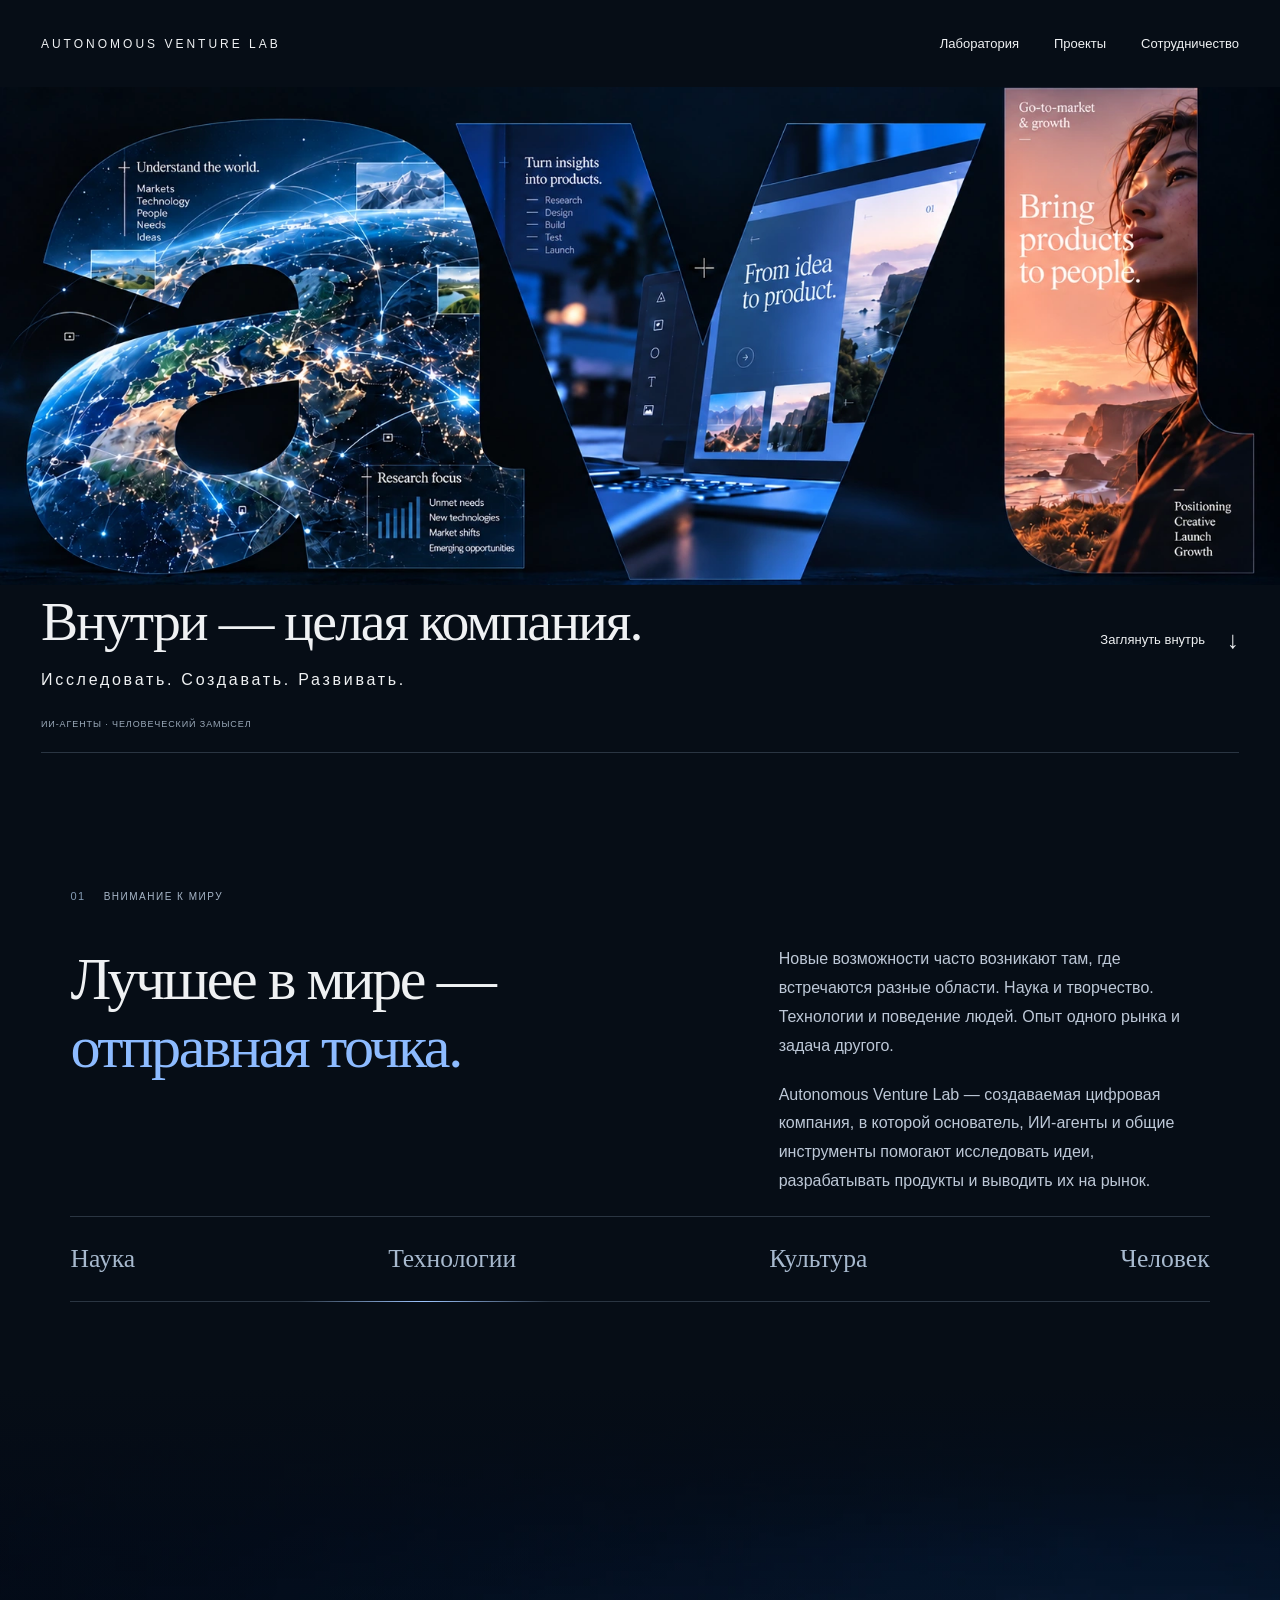
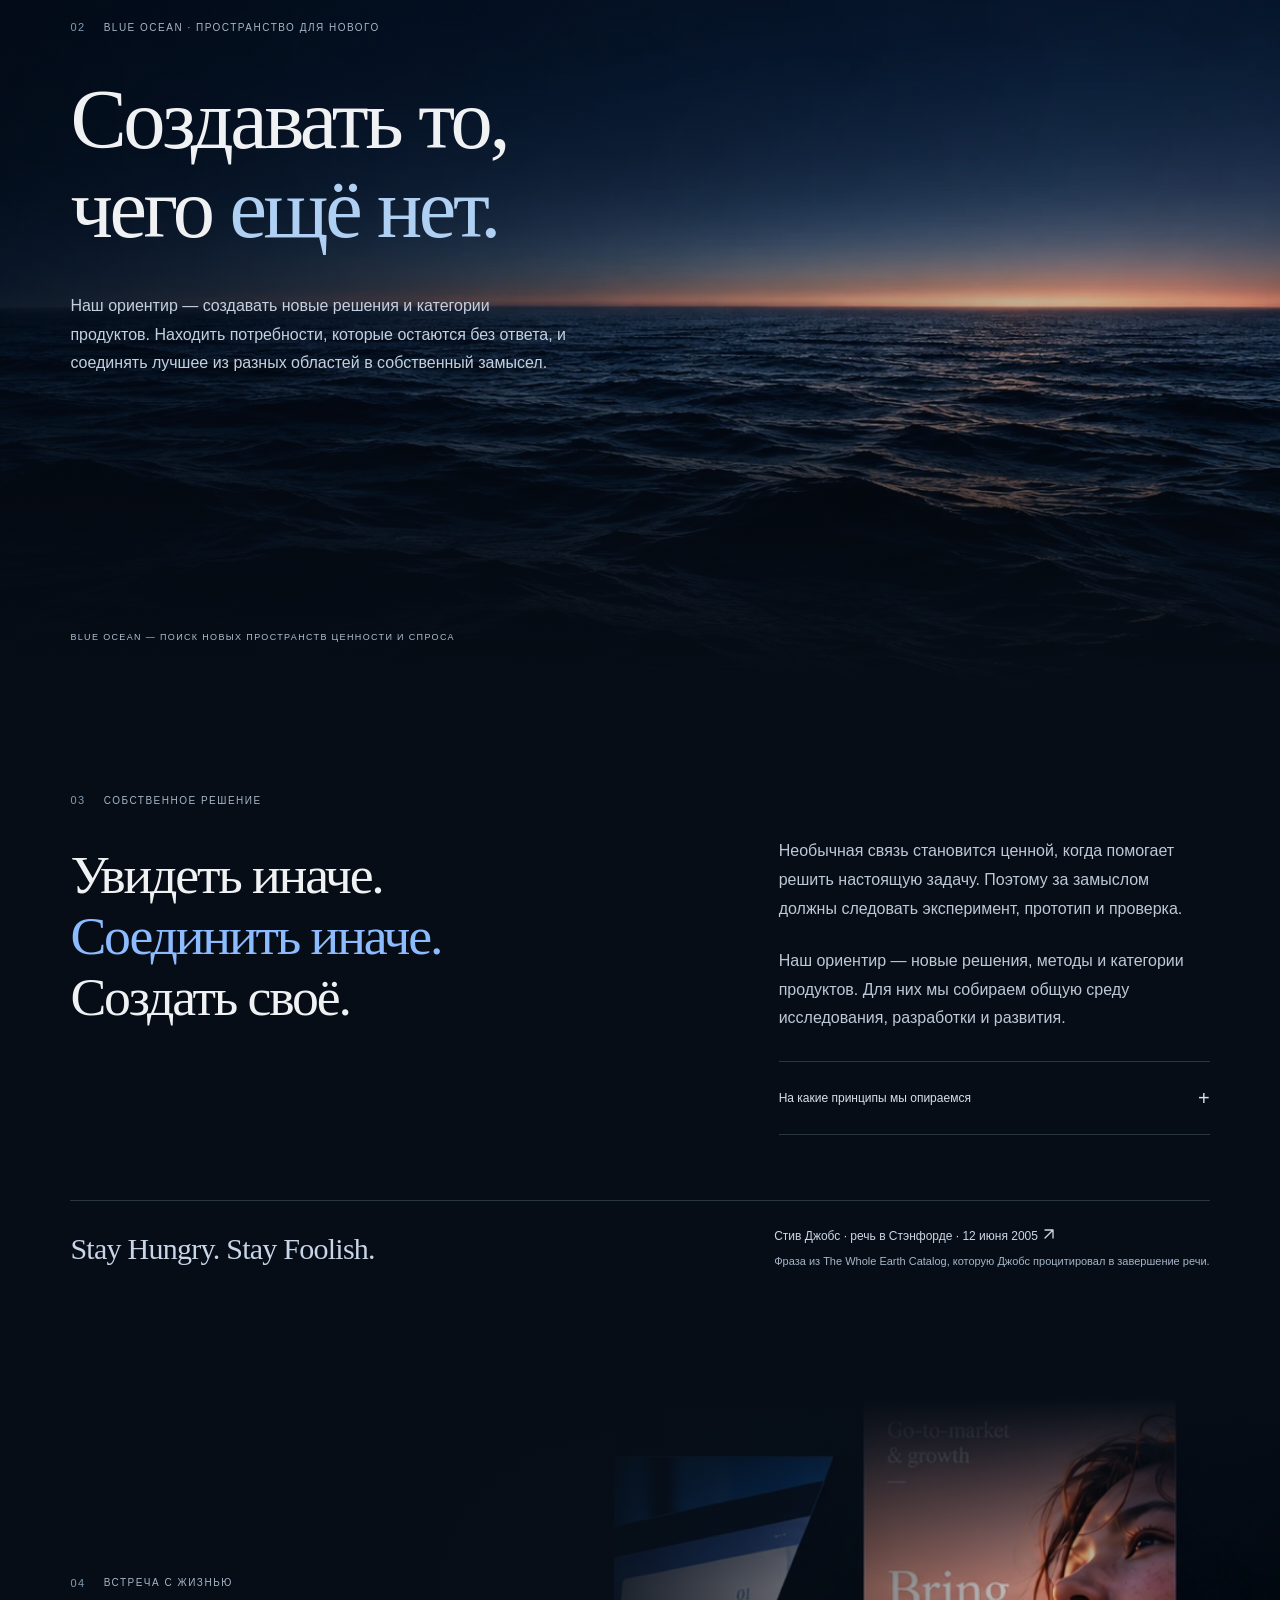
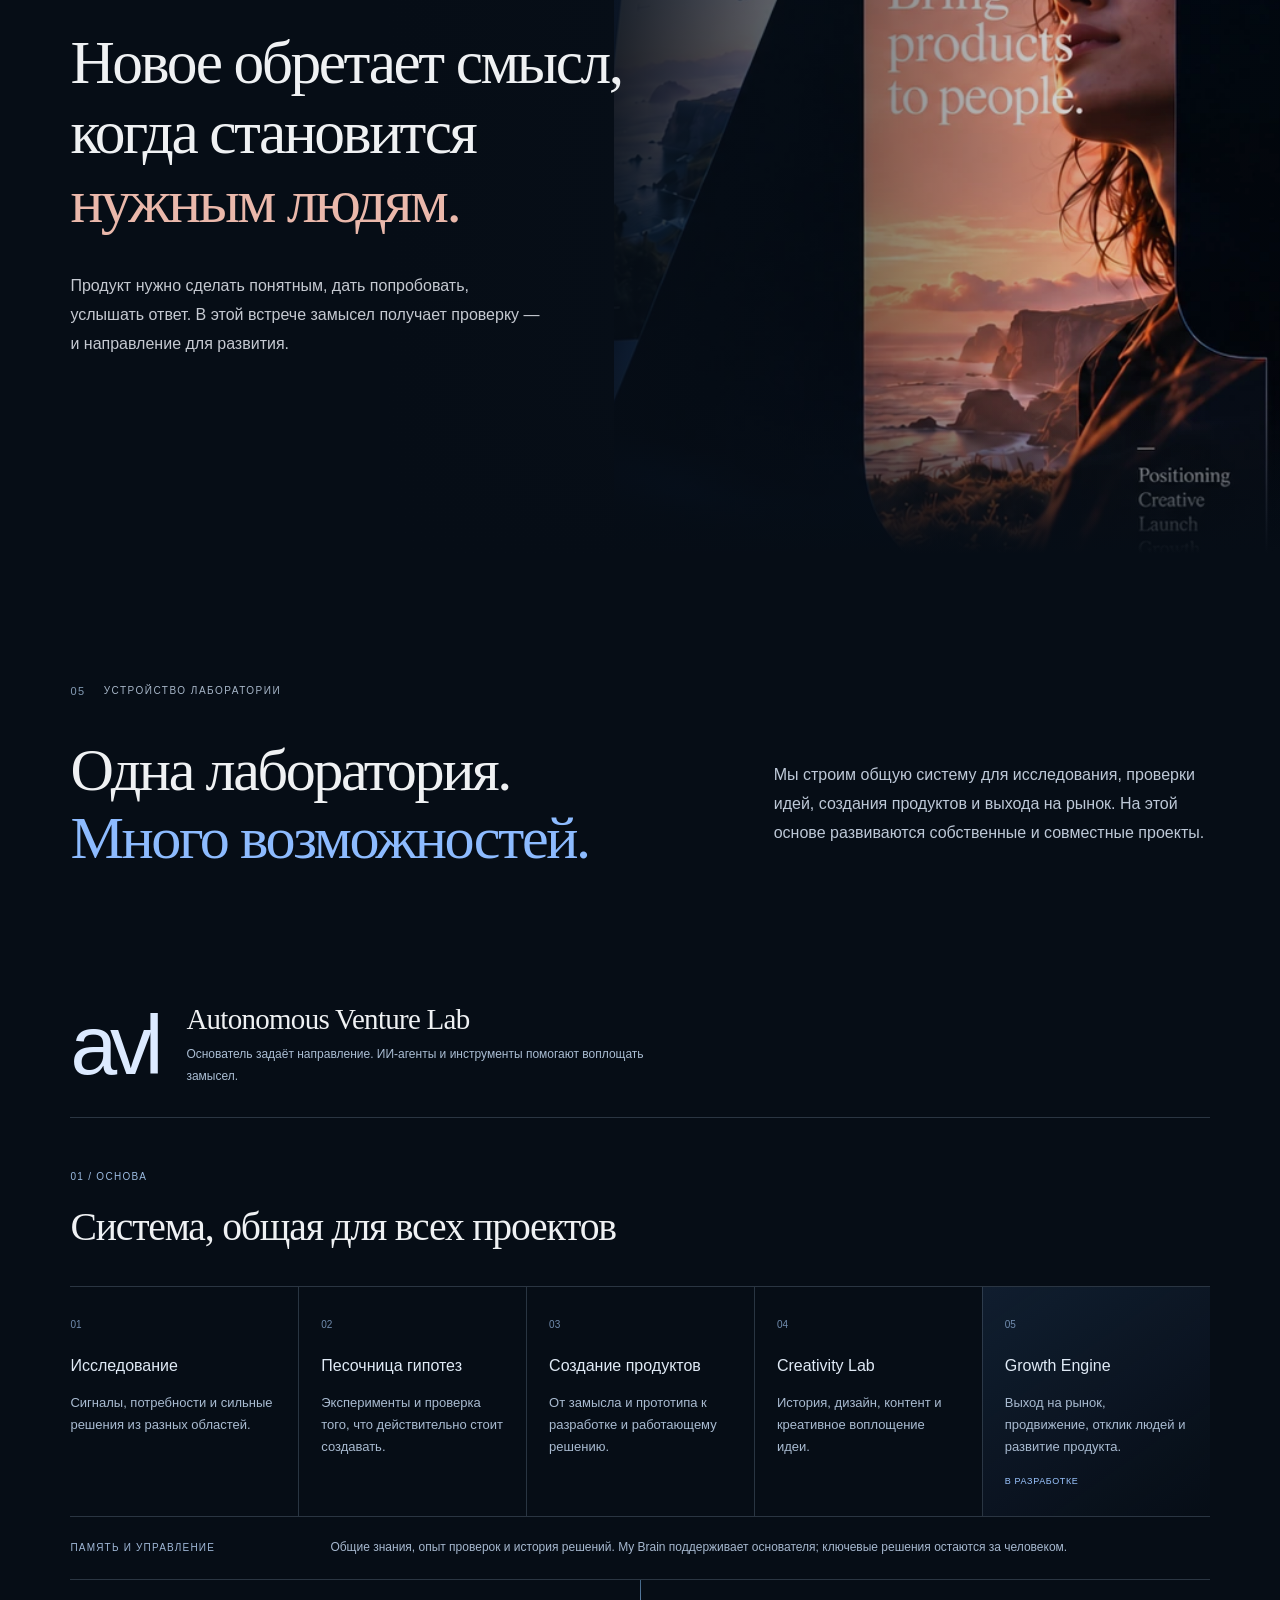
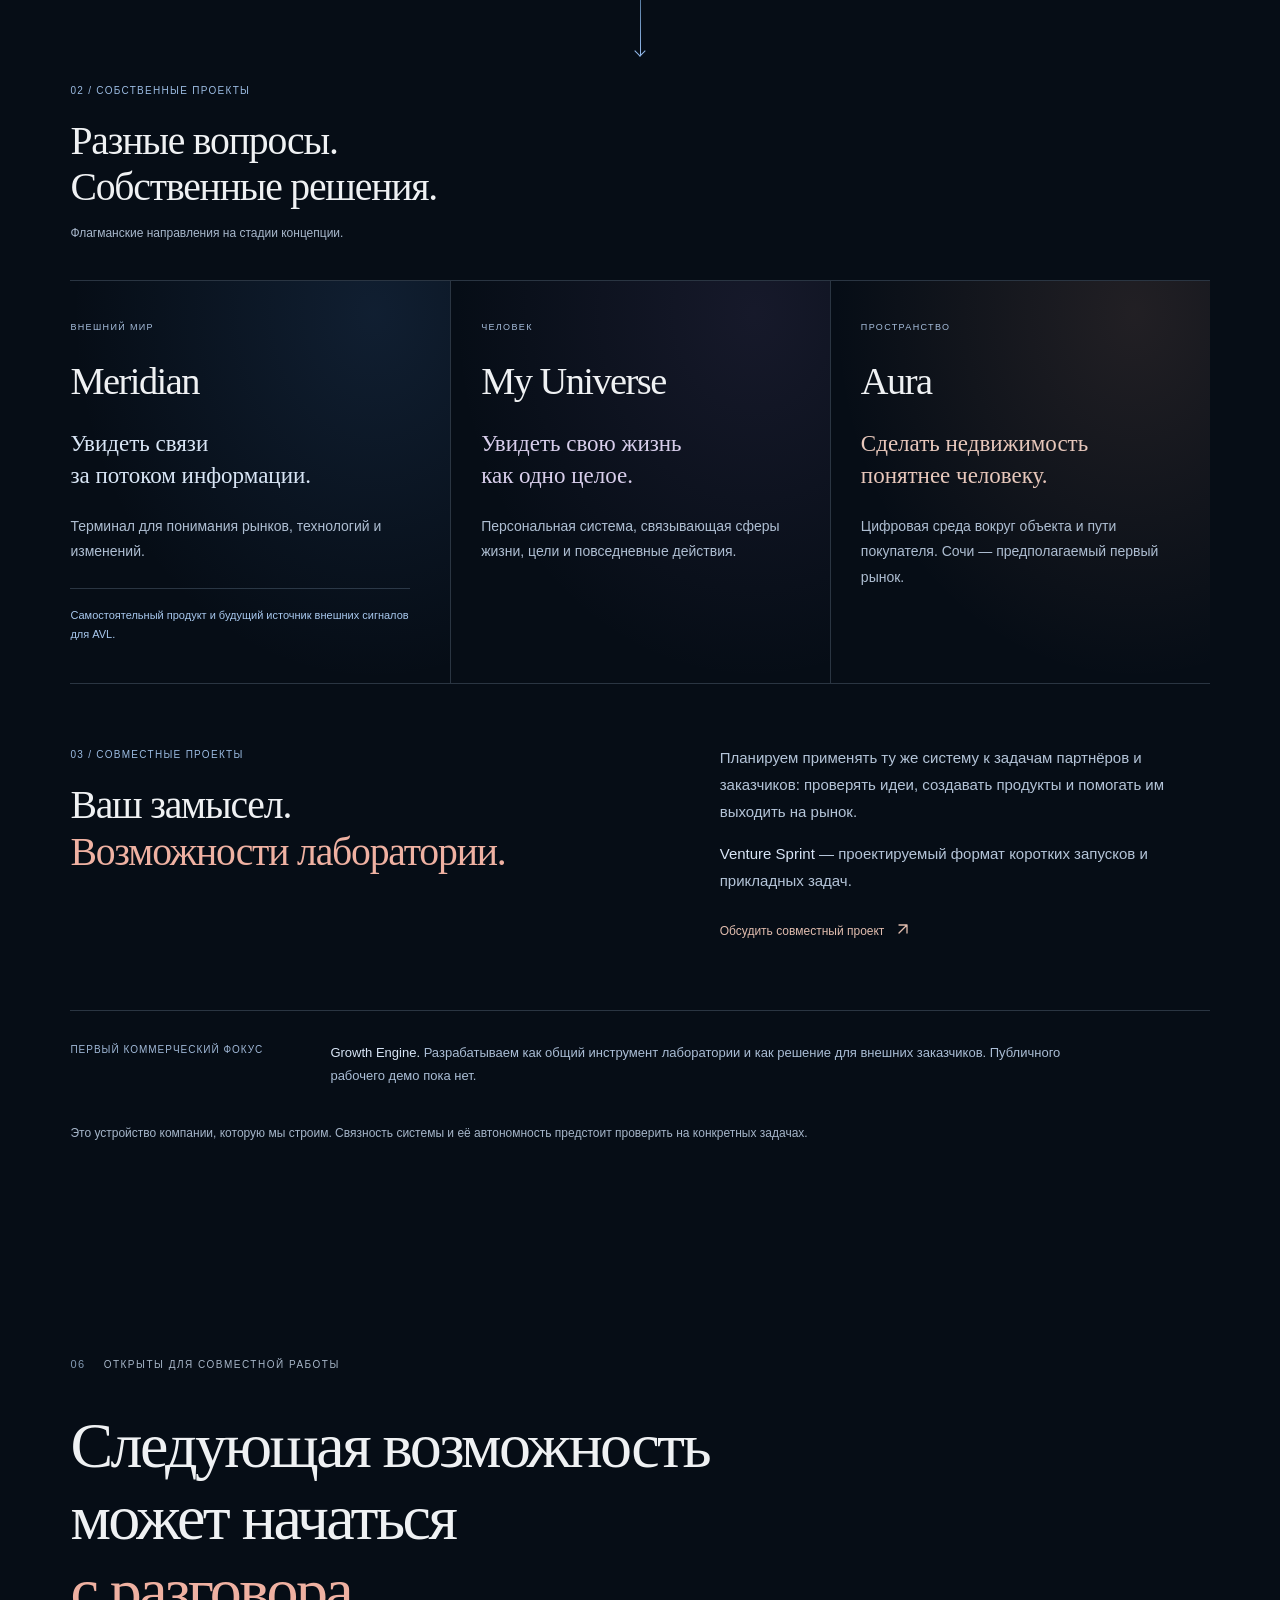
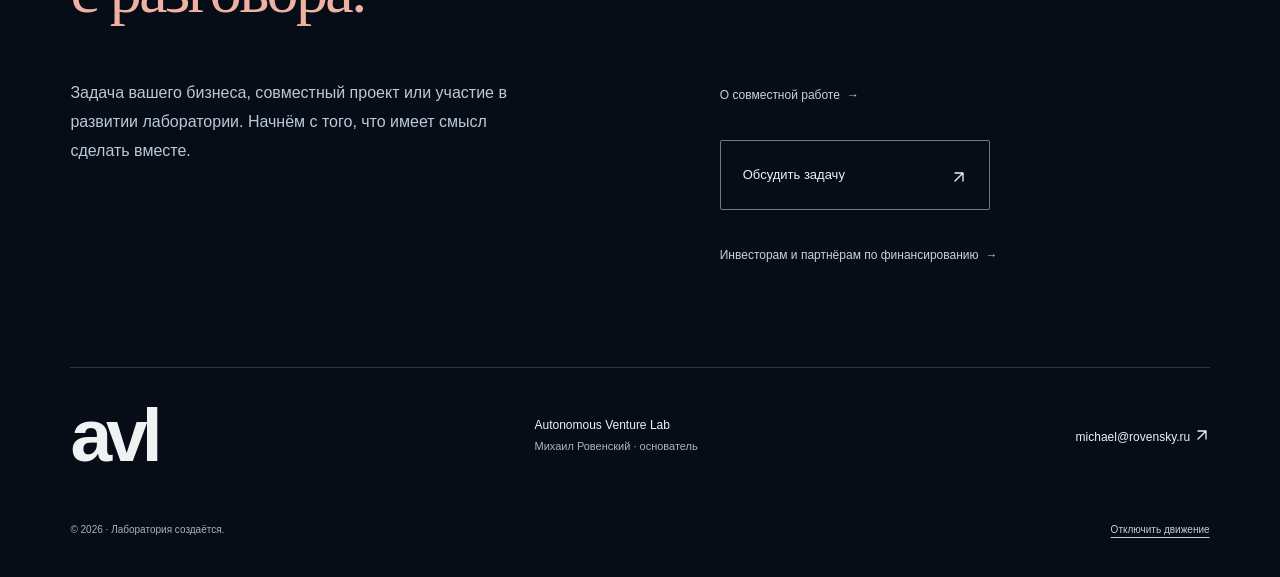
==== commit aa7215a2: "Remove redundant artwork footer caption as requested" ====
--- a/index.html
+++ b/index.html
@@ -55,4 +55,4 @@
 <div class="commercial-note"><span>ПЕРВЫЙ КОММЕРЧЕСКИЙ ФОКУС</span><p><strong>Growth Engine.</strong> Разрабатываем как общий инструмент лаборатории и как решение для внешних заказчиков. Публичного рабочего демо пока нет.</p></div>
 <p class="inside-caution">Это устройство компании, которую мы строим. Связность системы и её автономность предстоит проверить на конкретных задачах.</p>
 </section>
-<section class="invitation wrap" id="together"><div class="section-label"><span>06</span> ОТКРЫТЫ ДЛЯ СОВМЕСТНОЙ РАБОТЫ</div><h2 data-reveal>Следующая возможность<br>может начаться<br><em>с разговора.</em></h2><div class="invitation-bottom"><p>Задача вашего бизнеса, совместный проект или участие в развитии лаборатории. Начнём с того, что имеет смысл сделать вместе.</p><div class="contact-actions"><a class="text-link" href="/cooperation.html">О совместной работе <span aria-hidden="true">→</span></a><a class="primary-link" href="mailto:michael@rovensky.ru?subject=AVL%20%E2%80%94%20%D1%81%D0%BE%D0%B2%D0%BC%D0%B5%D1%81%D1%82%D0%BD%D0%B0%D1%8F%20%D0%B7%D0%B0%D0%B4%D0%B0%D1%87%D0%B0">Обсудить задачу <span aria-hidden="true"><svg class="icon-arrow" width="16" height="16" viewBox="0 0 16 16" fill="none" aria-hidden="true" focusable="false"><path d="M4 12 12 4M4 4h8v8" stroke="currentColor" stroke-width="1.3" stroke-linecap="round" stroke-linejoin="round"/></svg></span></a><a class="text-link" href="/investors.html">Инвесторам и партнёрам по финансированию <span aria-hidden="true">→</span></a></div></div></section></main><footer class="wrap"><div class="footer-top"><a class="footer-logo" href="/">avl</a><p>Autonomous Venture Lab<br><span>Михаил Ровенский · основатель</span></p><a href="mailto:michael@rovensky.ru">michael@rovensky.ru <svg class="icon-arrow" width="16" height="16" viewBox="0 0 16 16" fill="none" aria-hidden="true" focusable="false"><path d="M4 12 12 4M4 4h8v8" stroke="currentColor" stroke-width="1.3" stroke-linecap="round" stroke-linejoin="round"/></svg></a></div><div class="footer-bottom"><span>© 2026 · Лаборатория создаётся.</span><span>Изображения — художественное представление замысла.</span><button type="button" class="motion-toggle">Отключить движение</button></div></footer></body></html>+<section class="invitation wrap" id="together"><div class="section-label"><span>06</span> ОТКРЫТЫ ДЛЯ СОВМЕСТНОЙ РАБОТЫ</div><h2 data-reveal>Следующая возможность<br>может начаться<br><em>с разговора.</em></h2><div class="invitation-bottom"><p>Задача вашего бизнеса, совместный проект или участие в развитии лаборатории. Начнём с того, что имеет смысл сделать вместе.</p><div class="contact-actions"><a class="text-link" href="/cooperation.html">О совместной работе <span aria-hidden="true">→</span></a><a class="primary-link" href="mailto:michael@rovensky.ru?subject=AVL%20%E2%80%94%20%D1%81%D0%BE%D0%B2%D0%BC%D0%B5%D1%81%D1%82%D0%BD%D0%B0%D1%8F%20%D0%B7%D0%B0%D0%B4%D0%B0%D1%87%D0%B0">Обсудить задачу <span aria-hidden="true"><svg class="icon-arrow" width="16" height="16" viewBox="0 0 16 16" fill="none" aria-hidden="true" focusable="false"><path d="M4 12 12 4M4 4h8v8" stroke="currentColor" stroke-width="1.3" stroke-linecap="round" stroke-linejoin="round"/></svg></span></a><a class="text-link" href="/investors.html">Инвесторам и партнёрам по финансированию <span aria-hidden="true">→</span></a></div></div></section></main><footer class="wrap"><div class="footer-top"><a class="footer-logo" href="/">avl</a><p>Autonomous Venture Lab<br><span>Михаил Ровенский · основатель</span></p><a href="mailto:michael@rovensky.ru">michael@rovensky.ru <svg class="icon-arrow" width="16" height="16" viewBox="0 0 16 16" fill="none" aria-hidden="true" focusable="false"><path d="M4 12 12 4M4 4h8v8" stroke="currentColor" stroke-width="1.3" stroke-linecap="round" stroke-linejoin="round"/></svg></a></div><div class="footer-bottom"><span>© 2026 · Лаборатория создаётся.</span><button type="button" class="motion-toggle">Отключить движение</button></div></footer></body></html>
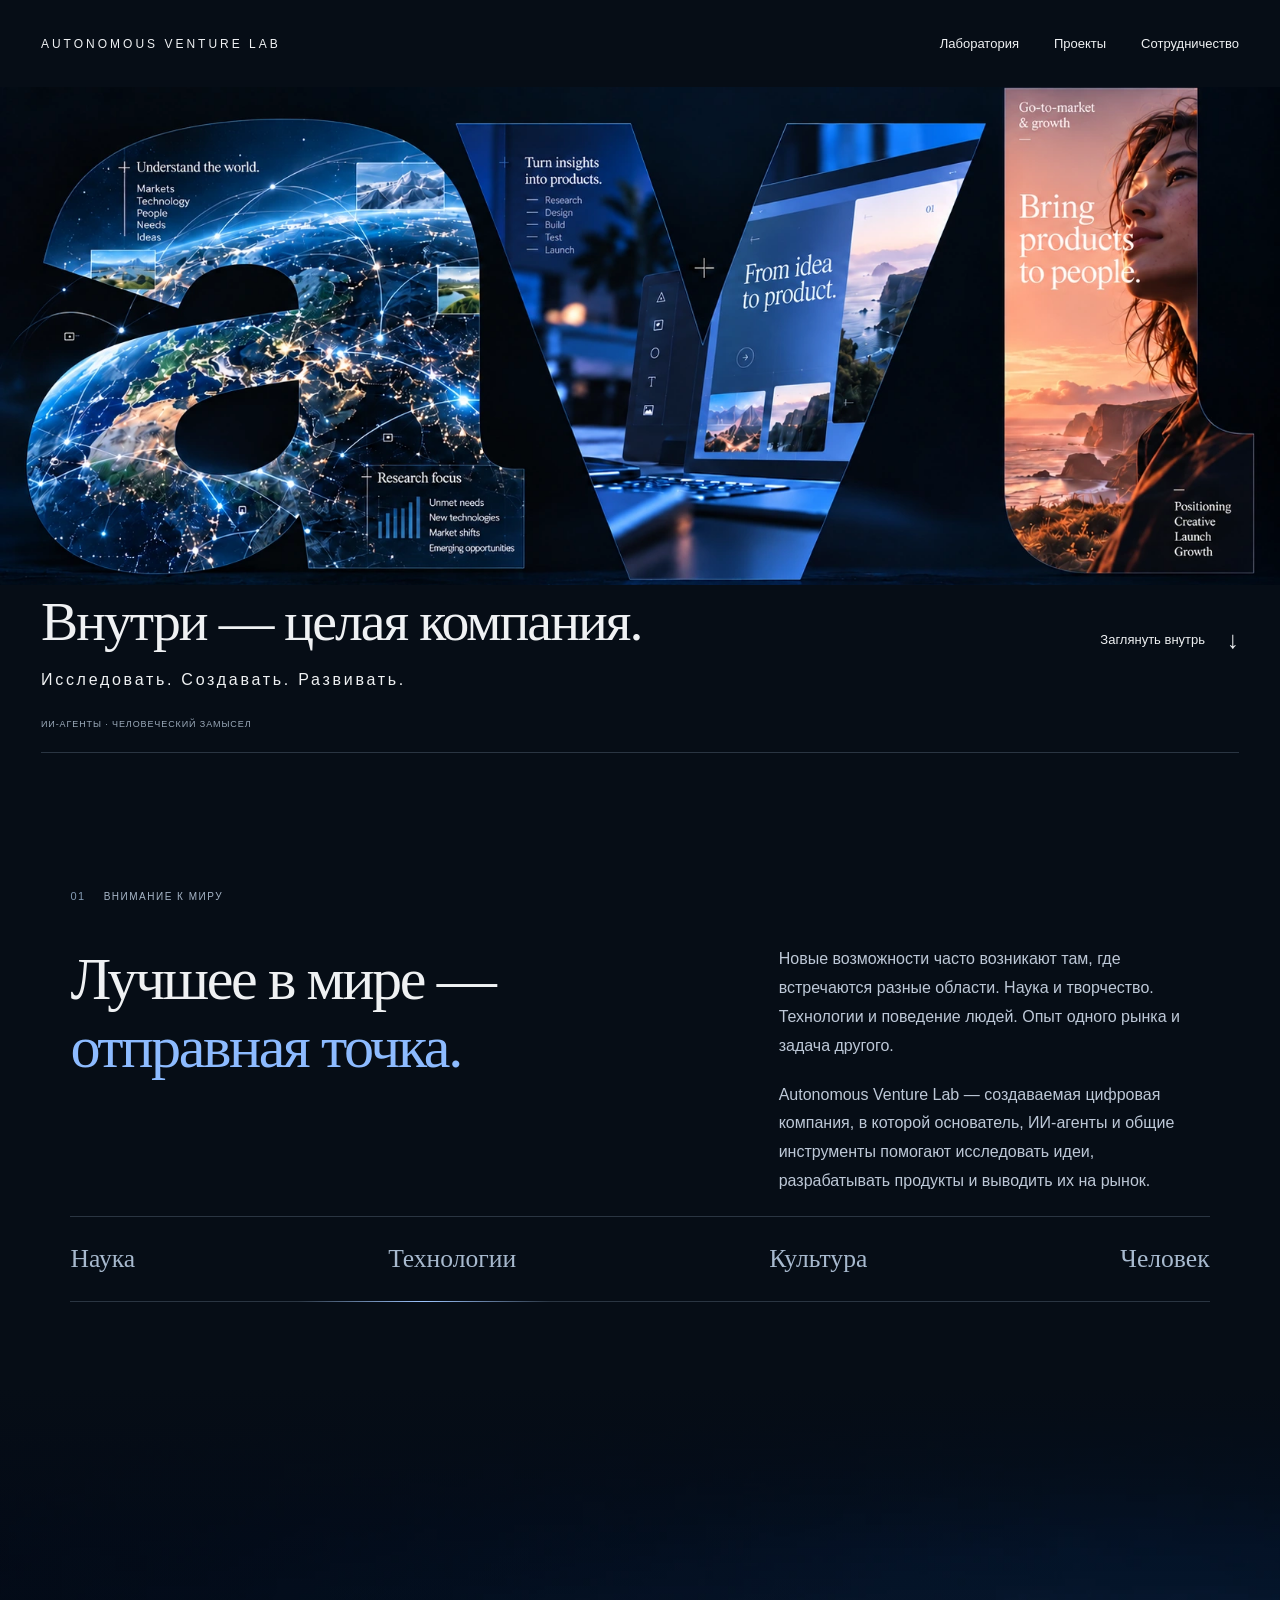
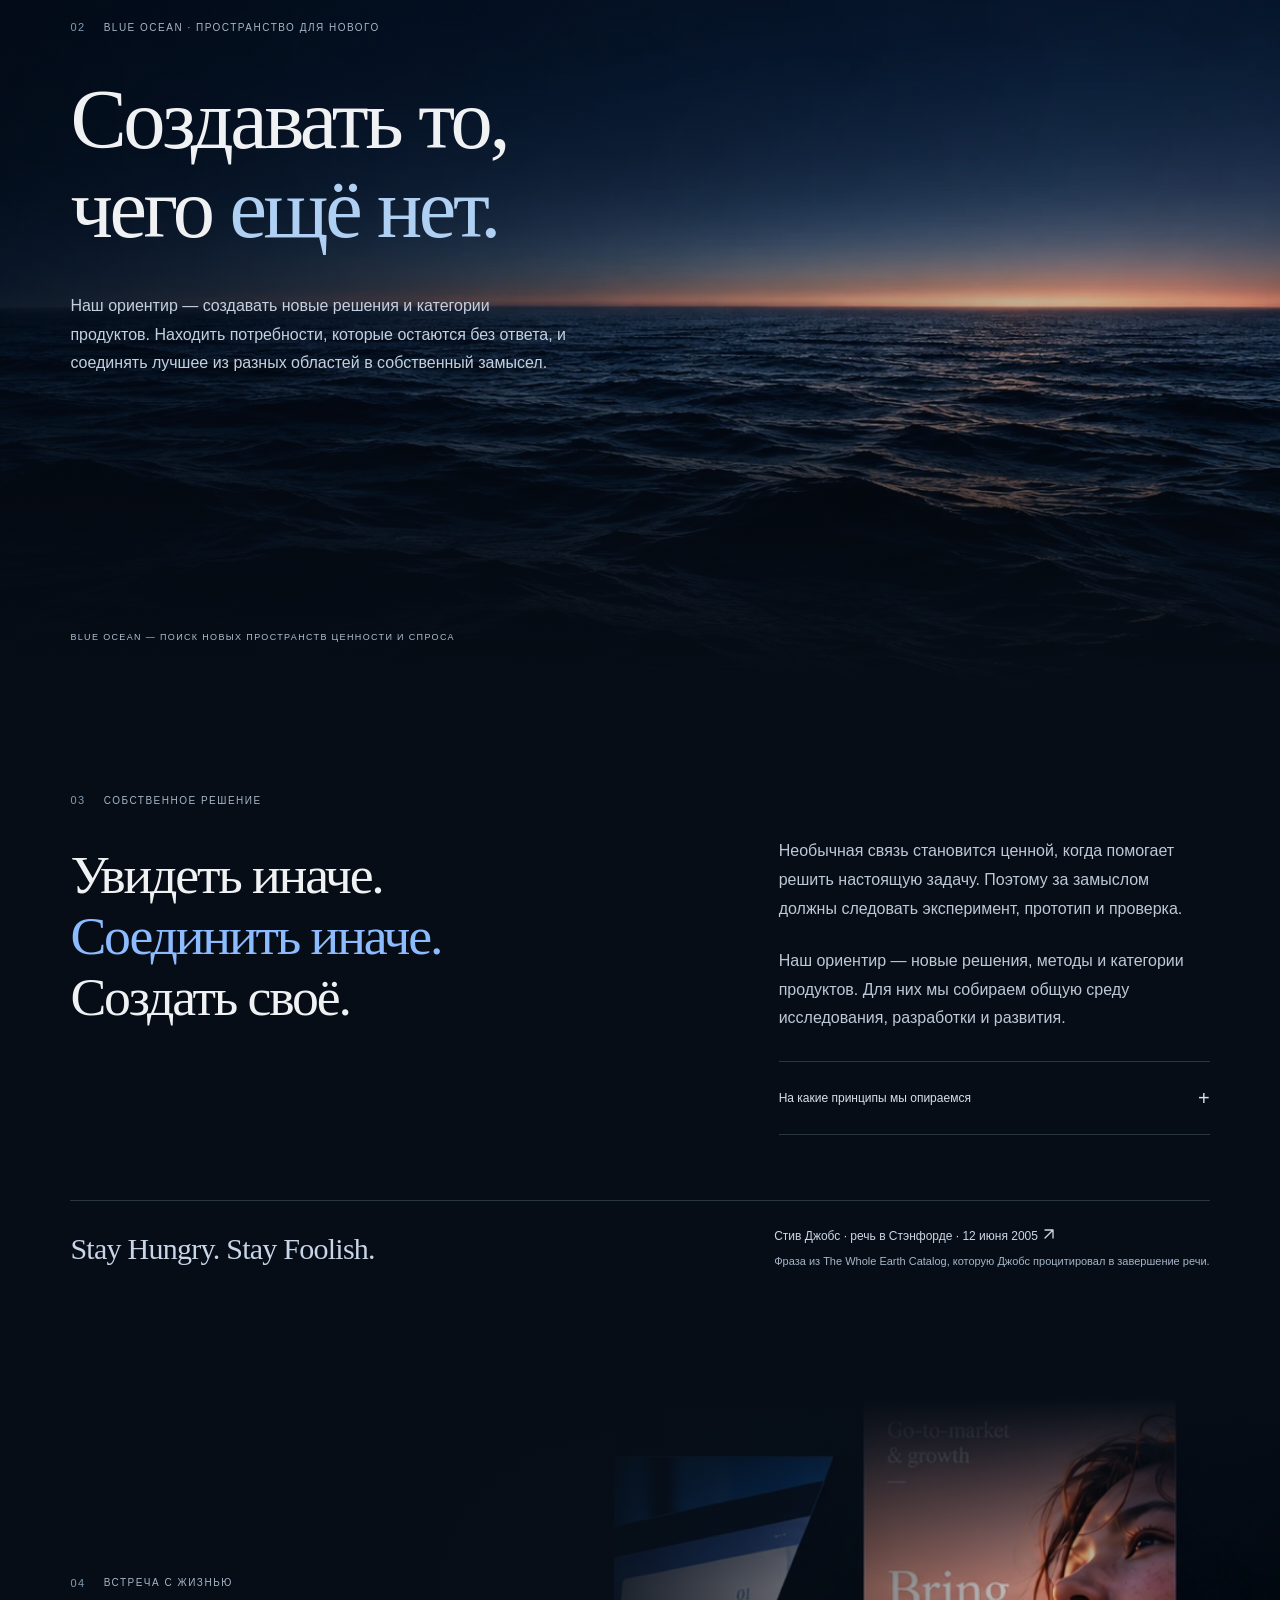
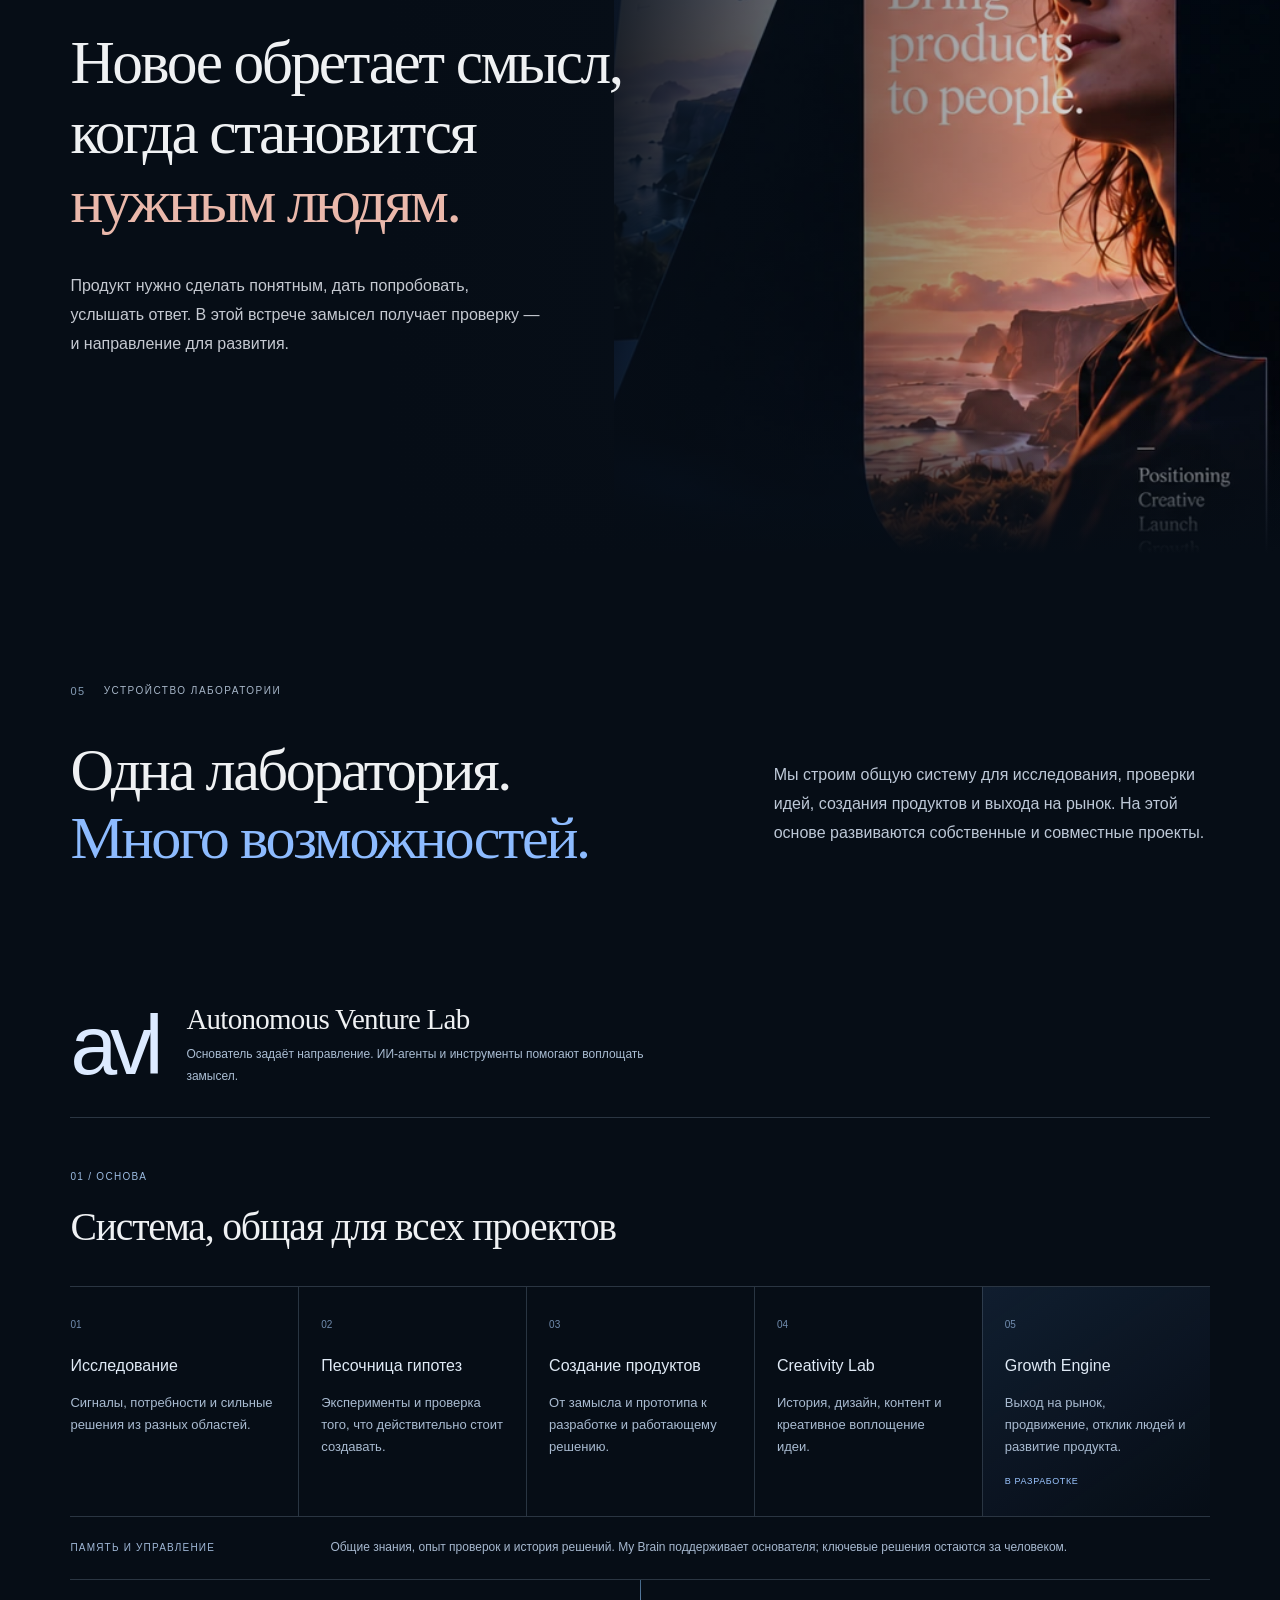
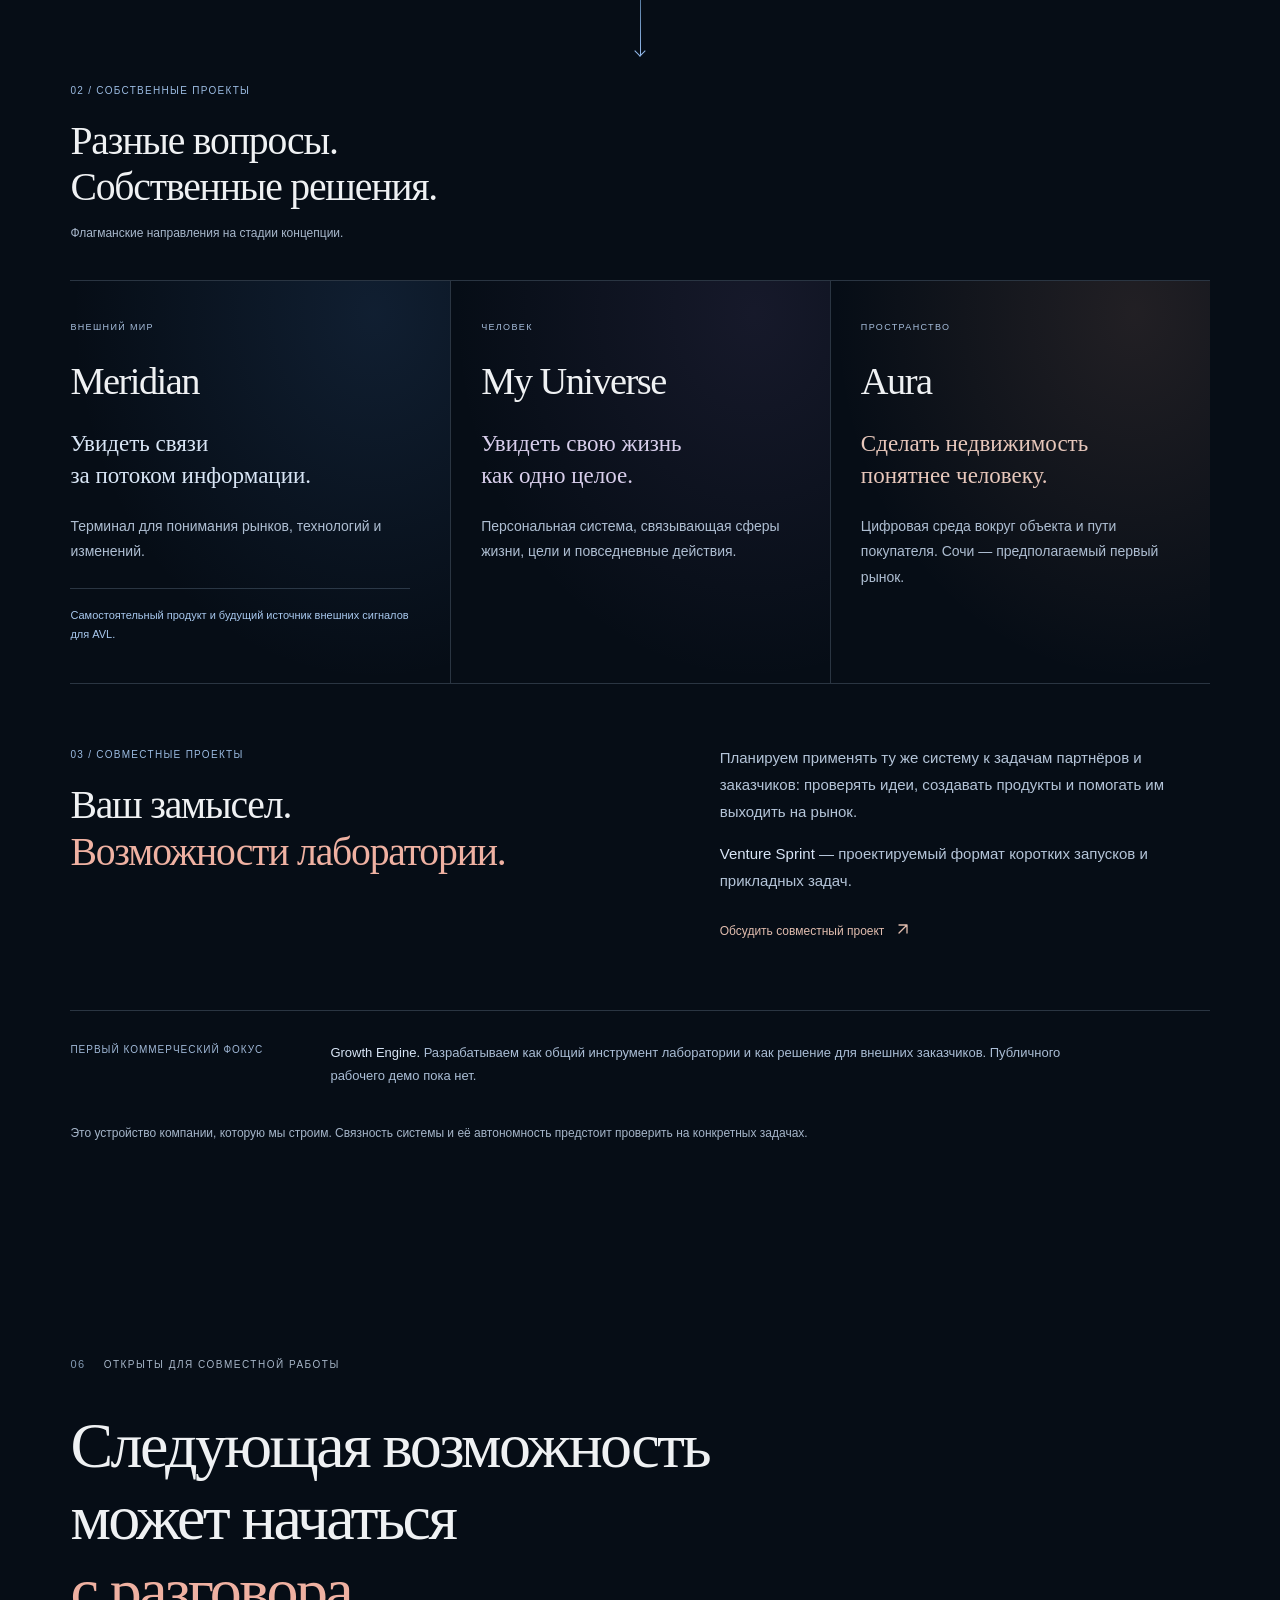
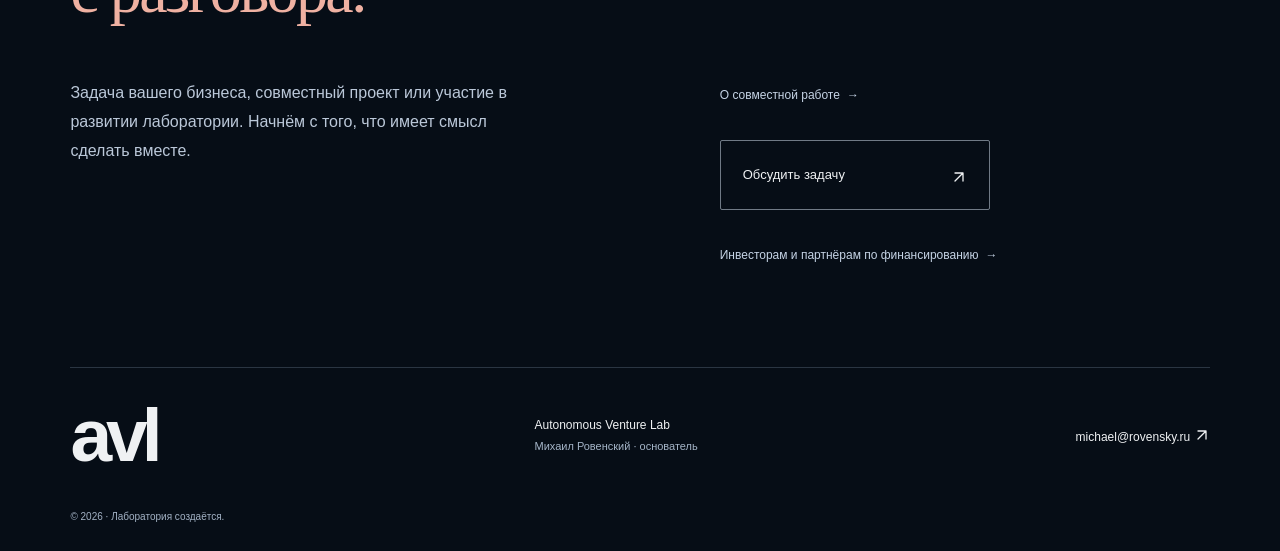
==== commit 4e0849ab: "Remove footer motion button; respect device reduced-motion automatically" ====
--- a/index.html
+++ b/index.html
@@ -55,4 +55,4 @@
 <div class="commercial-note"><span>ПЕРВЫЙ КОММЕРЧЕСКИЙ ФОКУС</span><p><strong>Growth Engine.</strong> Разрабатываем как общий инструмент лаборатории и как решение для внешних заказчиков. Публичного рабочего демо пока нет.</p></div>
 <p class="inside-caution">Это устройство компании, которую мы строим. Связность системы и её автономность предстоит проверить на конкретных задачах.</p>
 </section>
-<section class="invitation wrap" id="together"><div class="section-label"><span>06</span> ОТКРЫТЫ ДЛЯ СОВМЕСТНОЙ РАБОТЫ</div><h2 data-reveal>Следующая возможность<br>может начаться<br><em>с разговора.</em></h2><div class="invitation-bottom"><p>Задача вашего бизнеса, совместный проект или участие в развитии лаборатории. Начнём с того, что имеет смысл сделать вместе.</p><div class="contact-actions"><a class="text-link" href="/cooperation.html">О совместной работе <span aria-hidden="true">→</span></a><a class="primary-link" href="mailto:michael@rovensky.ru?subject=AVL%20%E2%80%94%20%D1%81%D0%BE%D0%B2%D0%BC%D0%B5%D1%81%D1%82%D0%BD%D0%B0%D1%8F%20%D0%B7%D0%B0%D0%B4%D0%B0%D1%87%D0%B0">Обсудить задачу <span aria-hidden="true"><svg class="icon-arrow" width="16" height="16" viewBox="0 0 16 16" fill="none" aria-hidden="true" focusable="false"><path d="M4 12 12 4M4 4h8v8" stroke="currentColor" stroke-width="1.3" stroke-linecap="round" stroke-linejoin="round"/></svg></span></a><a class="text-link" href="/investors.html">Инвесторам и партнёрам по финансированию <span aria-hidden="true">→</span></a></div></div></section></main><footer class="wrap"><div class="footer-top"><a class="footer-logo" href="/">avl</a><p>Autonomous Venture Lab<br><span>Михаил Ровенский · основатель</span></p><a href="mailto:michael@rovensky.ru">michael@rovensky.ru <svg class="icon-arrow" width="16" height="16" viewBox="0 0 16 16" fill="none" aria-hidden="true" focusable="false"><path d="M4 12 12 4M4 4h8v8" stroke="currentColor" stroke-width="1.3" stroke-linecap="round" stroke-linejoin="round"/></svg></a></div><div class="footer-bottom"><span>© 2026 · Лаборатория создаётся.</span><button type="button" class="motion-toggle">Отключить движение</button></div></footer></body></html>+<section class="invitation wrap" id="together"><div class="section-label"><span>06</span> ОТКРЫТЫ ДЛЯ СОВМЕСТНОЙ РАБОТЫ</div><h2 data-reveal>Следующая возможность<br>может начаться<br><em>с разговора.</em></h2><div class="invitation-bottom"><p>Задача вашего бизнеса, совместный проект или участие в развитии лаборатории. Начнём с того, что имеет смысл сделать вместе.</p><div class="contact-actions"><a class="text-link" href="/cooperation.html">О совместной работе <span aria-hidden="true">→</span></a><a class="primary-link" href="mailto:michael@rovensky.ru?subject=AVL%20%E2%80%94%20%D1%81%D0%BE%D0%B2%D0%BC%D0%B5%D1%81%D1%82%D0%BD%D0%B0%D1%8F%20%D0%B7%D0%B0%D0%B4%D0%B0%D1%87%D0%B0">Обсудить задачу <span aria-hidden="true"><svg class="icon-arrow" width="16" height="16" viewBox="0 0 16 16" fill="none" aria-hidden="true" focusable="false"><path d="M4 12 12 4M4 4h8v8" stroke="currentColor" stroke-width="1.3" stroke-linecap="round" stroke-linejoin="round"/></svg></span></a><a class="text-link" href="/investors.html">Инвесторам и партнёрам по финансированию <span aria-hidden="true">→</span></a></div></div></section></main><footer class="wrap"><div class="footer-top"><a class="footer-logo" href="/">avl</a><p>Autonomous Venture Lab<br><span>Михаил Ровенский · основатель</span></p><a href="mailto:michael@rovensky.ru">michael@rovensky.ru <svg class="icon-arrow" width="16" height="16" viewBox="0 0 16 16" fill="none" aria-hidden="true" focusable="false"><path d="M4 12 12 4M4 4h8v8" stroke="currentColor" stroke-width="1.3" stroke-linecap="round" stroke-linejoin="round"/></svg></a></div><div class="footer-bottom"><span>© 2026 · Лаборатория создаётся.</span></div></footer></body></html>
